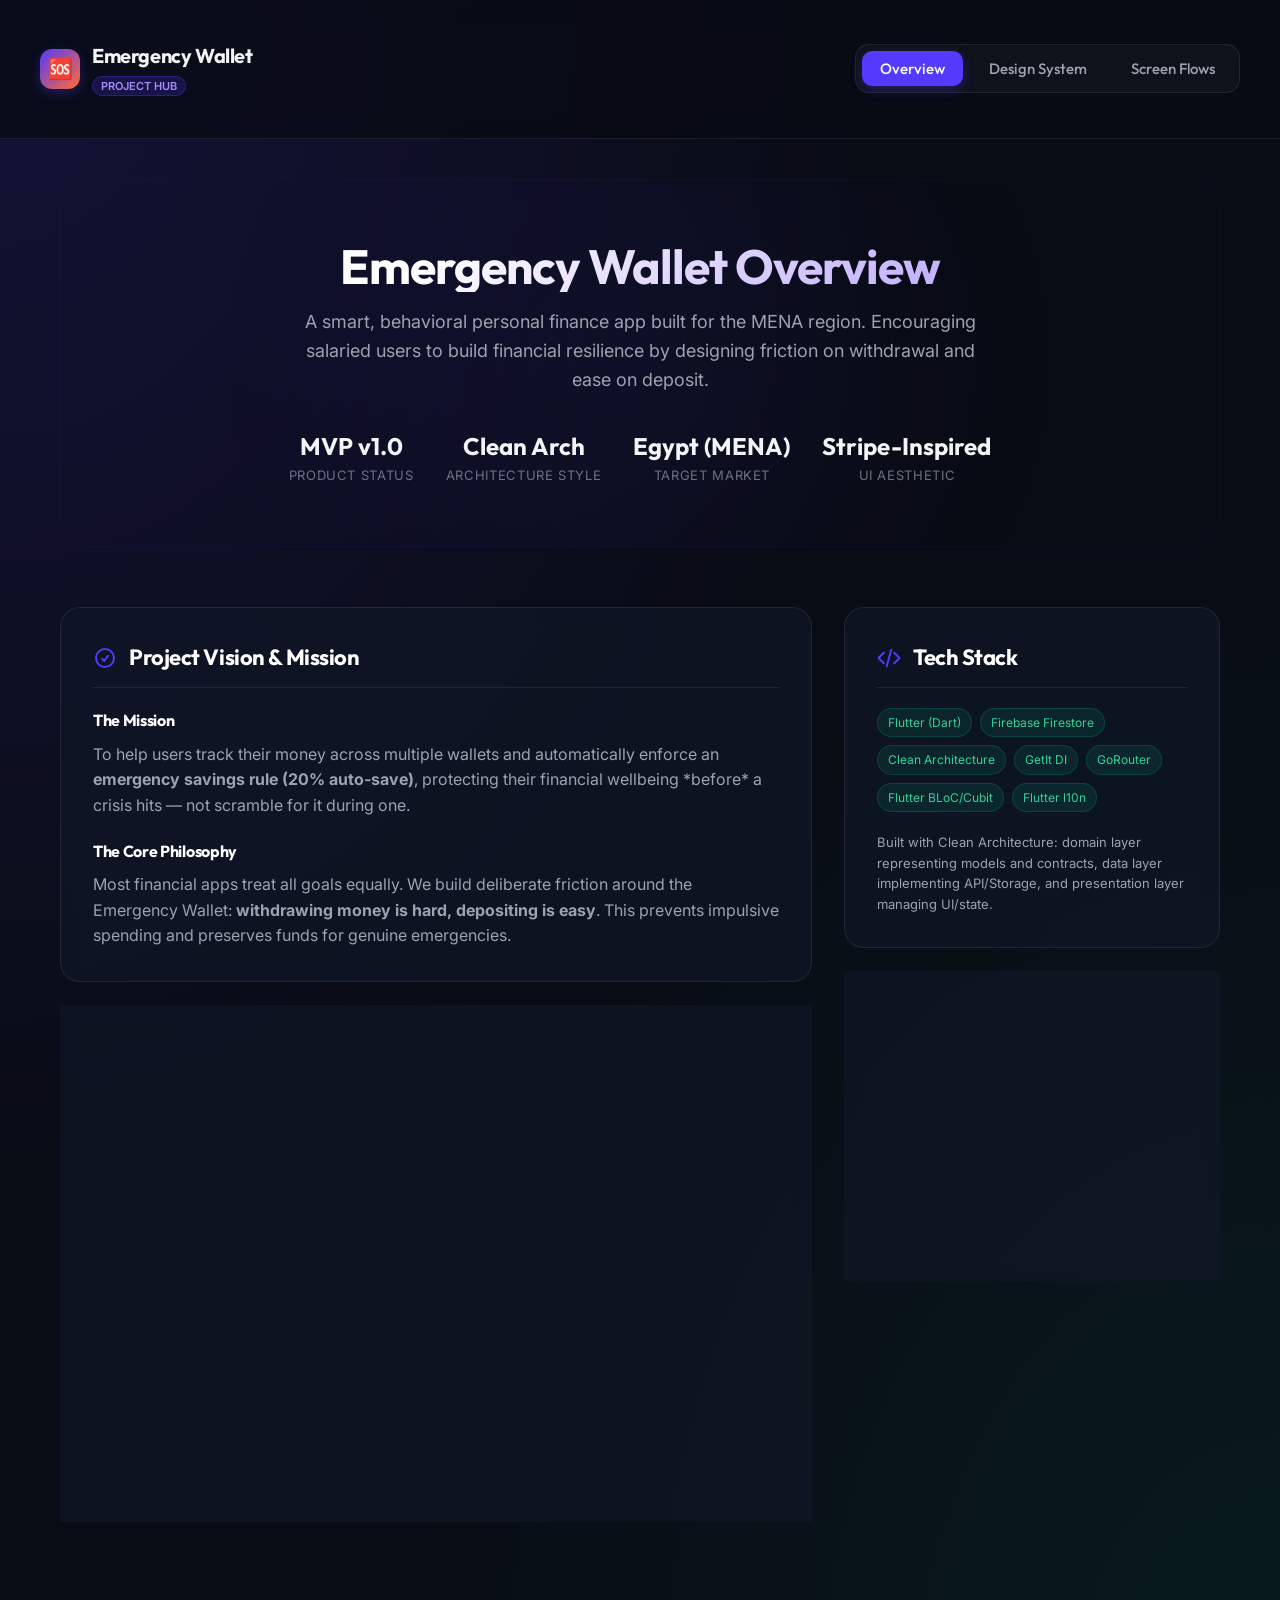
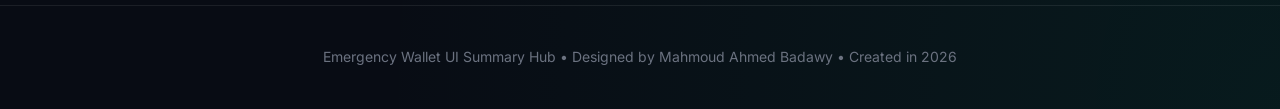
==== summarize/index.html @ 90524cef "feat: add dashboard interface with design system and interactive phone simulator" ====
<!DOCTYPE html>
<html lang="en">
<head>
  <meta charset="UTF-8">
  <meta name="viewport" content="width=device-width, initial-scale=1.0">
  <title>Emergency Wallet - Project Hub & UI Design Summary</title>
  <link rel="stylesheet" href="style.css">
</head>
<body>

  <header>
    <div class="header-container">
      <div class="logo-section">
        <div class="logo-icon">🆘</div>
        <div>
          <h2 class="logo-text">Emergency Wallet</h2>
          <span class="logo-badge">Project Hub</span>
        </div>
      </div>
      <nav class="nav-tabs">
        <button class="tab-btn active" onclick="switchTab('overview')">Overview</button>
        <button class="tab-btn" onclick="switchTab('design-system')">Design System</button>
        <button class="tab-btn" onclick="switchTab('screen-flows')">Screen Flows</button>
      </nav>
    </div>
  </header>

  <main>
    <!-- HERO SECTION -->
    <section class="hero">
      <h1>Emergency Wallet Overview</h1>
      <p>A smart, behavioral personal finance app built for the MENA region. Encouraging salaried users to build financial resilience by designing friction on withdrawal and ease on deposit.</p>
      
      <div class="hero-stats">
        <div class="stat-item">
          <span class="stat-val">MVP v1.0</span>
          <span class="stat-label">Product Status</span>
        </div>
        <div class="stat-item">
          <span class="stat-val">Clean Arch</span>
          <span class="stat-label">Architecture Style</span>
        </div>
        <div class="stat-item">
          <span class="stat-val">Egypt (MENA)</span>
          <span class="stat-label">Target Market</span>
        </div>
        <div class="stat-item">
          <span class="stat-val">Stripe-Inspired</span>
          <span class="stat-label">UI Aesthetic</span>
        </div>
      </div>
    </section>

    <!-- TAB 1: OVERVIEW -->
    <div id="overview" class="tab-content active">
      <div class="section-grid">
        <div>
          <!-- Vision & Mission Card -->
          <div class="card">
            <h3 class="card-title">
              <svg fill="none" stroke="currentColor" stroke-width="2" viewBox="0 0 24 24" xmlns="http://www.w3.org/2000/svg"><path stroke-linecap="round" stroke-linejoin="round" d="M9 12.75L11.25 15 15 9.75M21 12a9 9 0 11-18 0 9 9 0 0118 0z"></path></svg>
              Project Vision & Mission
            </h3>
            <div style="margin-bottom: 20px;">
              <h4 style="color: #fff; margin-bottom: 8px;">The Mission</h4>
              <p style="color: var(--text-secondary);">
                To help users track their money across multiple wallets and automatically enforce an <strong>emergency savings rule (20% auto-save)</strong>, protecting their financial wellbeing *before* a crisis hits — not scramble for it during one.
              </p>
            </div>
            <div>
              <h4 style="color: #fff; margin-bottom: 8px;">The Core Philosophy</h4>
              <p style="color: var(--text-secondary);">
                Most financial apps treat all goals equally. We build deliberate friction around the Emergency Wallet: <strong>withdrawing money is hard, depositing is easy</strong>. This prevents impulsive spending and preserves funds for genuine emergencies.
              </p>
            </div>
          </div>

          <!-- Problem & Solution Card -->
          <div class="card">
            <h3 class="card-title">
              <svg fill="none" stroke="currentColor" stroke-width="2" viewBox="0 0 24 24" xmlns="http://www.w3.org/2000/svg"><path stroke-linecap="round" stroke-linejoin="round" d="M12 9v2m0 4h.01m-6.938 4h13.856c1.54 0 2.502-1.667 1.732-3L13.732 4c-.77-1.333-2.694-1.333-3.464 0L3.34 16c-.77 1.333.192 3 1.732 3z"></path></svg>
              The Friction-Aware Framework
            </h3>
            <div class="feature-list">
              <div class="feature-item">
                <div class="feature-icon">🔒</div>
                <div class="feature-info">
                  <h4>Emergency Lock Logic</h4>
                  <p>A deliberate friction layer between clicking "Withdraw" and receiving cash. Users must confirm it's a true emergency before accessing funds.</p>
                </div>
              </div>
              <div class="feature-item">
                <div class="feature-icon">📅</div>
                <div class="feature-info">
                  <h4>Monthly Bucketed Transactions</h4>
                  <p>Transactions are grouped month-by-month for efficient querying, clean history, and intuitive aggregations instead of one endless list.</p>
                </div>
              </div>
              <div class="feature-item">
                <div class="feature-icon">💸</div>
                <div class="feature-info">
                  <h4>Multi-Wallet Tracking</h4>
                  <p>Unified view of Cash, Visa, and Smart Wallets (Vodafone Cash, Fawry) representing total liquid wealth.</p>
                </div>
              </div>
            </div>
          </div>
        </div>

        <!-- Sidebar Info -->
        <div>
          <!-- Tech Stack -->
          <div class="card">
            <h3 class="card-title">
              <svg fill="none" stroke="currentColor" stroke-width="2" viewBox="0 0 24 24" xmlns="http://www.w3.org/2000/svg"><path stroke-linecap="round" stroke-linejoin="round" d="M17.25 6.75L22.5 12l-5.25 5.25m-10.5 0L1.5 12l5.25-5.25m7.5-3l-4.5 16.5"></path></svg>
              Tech Stack
            </h3>
            <div class="pill-list">
              <span class="pill pill-success">Flutter (Dart)</span>
              <span class="pill pill-success">Firebase Firestore</span>
              <span class="pill pill-success">Clean Architecture</span>
              <span class="pill pill-success">GetIt DI</span>
              <span class="pill pill-success">GoRouter</span>
              <span class="pill pill-success">Flutter BLoC/Cubit</span>
              <span class="pill pill-success">Flutter l10n</span>
            </div>
            <div style="margin-top: 20px; font-size: 13px; color: var(--text-secondary);">
              Built with Clean Architecture: domain layer representing models and contracts, data layer implementing API/Storage, and presentation layer managing UI/state.
            </div>
          </div>

          <!-- Roadmap -->
          <div class="card">
            <h3 class="card-title">
              <svg fill="none" stroke="currentColor" stroke-width="2" viewBox="0 0 24 24" xmlns="http://www.w3.org/2000/svg"><path stroke-linecap="round" stroke-linejoin="round" d="M9 5H7a2 2 0 00-2 2v12a2 2 0 002 2h10a2 2 0 002-2V7a2 2 0 00-2-2h-2M9 5a2 2 0 002 2h2a2 2 0 002-2M9 5a2 2 0 012-2h2a2 2 0 012 2m-6 9l2 2 4-4"></path></svg>
              Roadmap Progress
            </h3>
            <div style="font-size: 14px; display: flex; flex-direction: column; gap: 8px;">
              <div style="display: flex; align-items: center; gap: 8px; color: var(--brand-green);">
                <span>✓</span> UI/UX Flow & Design System Complete
              </div>
              <div style="display: flex; align-items: center; gap: 8px; color: var(--brand-green);">
                <span>✓</span> Firestore Security Rules Drafted
              </div>
              <div style="display: flex; align-items: center; gap: 8px; color: var(--brand-green);">
                <span>✓</span> Firestore Indexes Configured
              </div>
              <div style="display: flex; align-items: center; gap: 8px; color: var(--brand-orange);">
                <span>⏳</span> Firestore Data Schema Wiring (In Progress)
              </div>
              <div style="display: flex; align-items: center; gap: 8px; color: var(--text-muted);">
                <span>○</span> Emergency Lock/Unlock integration
              </div>
              <div style="display: flex; align-items: center; gap: 8px; color: var(--text-muted);">
                <span>○</span> Month aggregation logic
              </div>
            </div>
          </div>
        </div>
      </div>
    </div>

    <!-- TAB 2: DESIGN SYSTEM -->
    <div id="design-system" class="tab-content">
      <div class="section-grid">
        <div>
          <!-- Visual Language and Principles -->
          <div class="card">
            <h3 class="card-title">
              <svg fill="none" stroke="currentColor" stroke-width="2" viewBox="0 0 24 24" xmlns="http://www.w3.org/2000/svg"><path stroke-linecap="round" stroke-linejoin="round" d="M9.53 16.122a3 3 0 00-2.22 1.124l-3.155 3.155a1.5 1.5 0 11-2.122-2.122l3.156-3.156a3 3 0 001.124-2.22V11.75a2.25 2.25 0 012.25-2.25h1.5a2.25 2.25 0 012.25 2.25v.75m-6 3.75h6M12 9v2.25m4-3h.008v.008H16V7.5zm.375 0a.375.375 0 11-.75 0 .375.375 0 01.75 0zM12 3v2.25m4-3h.008v.008H16V3z"></path></svg>
              Design Principles
            </h3>
            <p style="color: var(--text-secondary); margin-bottom: 24px;">
              The UI design takes a premium Stripe-inspired aesthetic, using modern typography, sleek gradients, and subtle shadows. The layout balances structural order with clean microcopy.
            </p>
            <div class="feature-list">
              <div class="feature-item">
                <div class="feature-icon">✨</div>
                <div class="feature-info">
                  <h4>Core Design Mantra</h4>
                  <p>"The user should know their financial position within 3 seconds of opening the app."</p>
                </div>
              </div>
              <div class="feature-item">
                <div class="feature-icon">🌍</div>
                <div class="feature-info">
                  <h4>Bi-Directional UX Parity</h4>
                  <p>English (LTR) and Arabic (RTL) are built as first-class citizens. Mirroring animations, layout alignments, and gesture zones natively.</p>
                </div>
              </div>
              <div class="feature-item">
                <div class="feature-icon">🏡</div>
                <div class="feature-info">
                  <h4>MENA Cultural Design Rules</h4>
                  <p>Egypt MVP focuses on the "Cash Wallet" as the highest priority card, reflecting cash-first habits. Positive events use green (#00C48C) as a symbol of growth/blessing, while orange represents caution.</p>
                </div>
              </div>
            </div>
          </div>

          <!-- Color Tokens -->
          <div class="card">
            <h3 class="card-title">
              <svg fill="none" stroke="currentColor" stroke-width="2" viewBox="0 0 24 24" xmlns="http://www.w3.org/2000/svg"><path stroke-linecap="round" stroke-linejoin="round" d="M4.098 19.902a3.75 3.75 0 005.304 0l6.401-6.402M4.098 19.902a3.75 3.75 0 015.304 0l6.401-6.402M4.098 19.902l9.493-9.493m-9.493 9.493a3.75 3.75 0 010-5.304L13.59 5.1m0 0l2.062-2.062a2.25 2.25 0 113.182 3.182L16.77 8.283m-3.18-3.18l3.18 3.18"></path></svg>
              Design System Tokens
            </h3>
            
            <div class="color-tokens">
              <!-- Swatch 1 -->
              <div class="color-swatch">
                <div class="swatch-fill" style="background-color: var(--brand-purple);"></div>
                <div class="swatch-details">
                  <div class="swatch-name">Brand Purple</div>
                  <div class="swatch-code">#533afd</div>
                  <div class="swatch-desc">Primary brand identifier, call-to-actions, and interactive states.</div>
                </div>
              </div>
              <!-- Swatch 2 -->
              <div class="color-swatch">
                <div class="swatch-fill" style="background-color: var(--brand-green);"></div>
                <div class="swatch-details">
                  <div class="swatch-name">Success Green</div>
                  <div class="swatch-code">#00C48C</div>
                  <div class="swatch-desc">Associated with financial growth, cash flow, and successful deposits.</div>
                </div>
              </div>
              <!-- Swatch 3 -->
              <div class="color-swatch">
                <div class="swatch-fill" style="background-color: var(--brand-orange);"></div>
                <div class="swatch-details">
                  <div class="swatch-name">Emergency Amber</div>
                  <div class="swatch-code">#FF6B35</div>
                  <div class="swatch-desc">Signals the Emergency Wallet status, lock notifications, and cashout events.</div>
                </div>
              </div>
              <!-- Swatch 4 -->
              <div class="color-swatch">
                <div class="swatch-fill" style="background-color: var(--deep-navy);"></div>
                <div class="swatch-details">
                  <div class="swatch-name">Deep Navy</div>
                  <div class="swatch-code">#061b31</div>
                  <div class="swatch-desc">Main headings and text elements for strong readability and trust.</div>
                </div>
              </div>
            </div>
          </div>
        </div>

        <!-- Sidebar Tokens -->
        <div>
          <!-- Typography -->
          <div class="card">
            <h3 class="card-title">
              <svg fill="none" stroke="currentColor" stroke-width="2" viewBox="0 0 24 24" xmlns="http://www.w3.org/2000/svg"><path stroke-linecap="round" stroke-linejoin="round" d="M16.862 4.487l1.687-1.688a1.875 1.875 0 112.652 2.652L6.832 19.82a4.5 4.5 0 01-1.897 1.13l-2.685.8.8-2.685a4.5 4.5 0 011.13-1.897L16.863 4.487zm0 0L19.5 7.125"></path></svg>
              Typography
            </h3>
            <div style="display: flex; flex-direction: column; gap: 16px;">
              <div>
                <h4 style="font-family: 'Outfit', sans-serif; font-size: 20px; font-weight: 700; color: #fff;">Outfit / Cairo</h4>
                <p style="font-size: 13px; color: var(--text-secondary); margin-top: 4px;">Used for all headlines, balances, numbers, and key labels. Offers modern fintech aesthetics and high-impact Arabic tracking.</p>
              </div>
              <div style="border-top: 1px solid var(--bg-dark-border); padding-top: 12px;">
                <h4 style="font-family: 'Inter', sans-serif; font-weight: 500; color: #fff;">Inter</h4>
                <p style="font-size: 13px; color: var(--text-secondary); margin-top: 4px;">Used for body copy, microcopy, form fields, and hints. High legibility and crisp layout scaling.</p>
              </div>
            </div>
          </div>

          <!-- Elevation & Shadows -->
          <div class="card">
            <h3 class="card-title">
              <svg fill="none" stroke="currentColor" stroke-width="2" viewBox="0 0 24 24" xmlns="http://www.w3.org/2000/svg"><path stroke-linecap="round" stroke-linejoin="round" d="M21 7.5l-9-5.25L3 7.5m18 0l-9 5.25m9-5.25v9l-9 5.25M3 7.5l9 5.25M3 7.5v9l5.25 3.062M12 12.75v9"></path></svg>
              Stripe-Style Shadows
            </h3>
            <div class="shadow-list">
              <div class="shadow-item">
                <span class="shadow-name">SM Shadow</span>
                <span class="shadow-code">0 2px 5px rgba(6, 27, 49, 0.05)</span>
              </div>
              <div class="shadow-item">
                <span class="shadow-name">MD Shadow</span>
                <span class="shadow-code">0 13px 27px -5px rgba(6, 27, 49, 0.05)</span>
              </div>
              <div class="shadow-item">
                <span class="shadow-name">LG Shadow</span>
                <span class="shadow-code">0 30px 60px -12px rgba(6, 27, 49, 0.08)</span>
              </div>
              <div class="shadow-item">
                <span class="shadow-name">Primary Glow</span>
                <span class="shadow-code">0 10px 25px -5px rgba(83, 58, 253, 0.4)</span>
              </div>
            </div>
          </div>
        </div>
      </div>
    </div>

    <!-- TAB 3: SCREEN FLOWS -->
    <div id="screen-flows" class="tab-content">
      <div class="flow-container">
        <!-- Interactive Screen Menu -->
        <div class="flow-steps">
          <div class="flow-step-card active" onclick="loadScreen('splash', this)">
            <div class="flow-step-left">
              <div class="flow-step-num">1</div>
              <div>
                <div class="flow-step-title">Splash Screen</div>
                <div class="flow-step-desc">Clean launch state displaying the brand identity.</div>
              </div>
            </div>
            <span>➔</span>
          </div>

          <div class="flow-step-card" onclick="loadScreen('onboarding', this)">
            <div class="flow-step-left">
              <div class="flow-step-num">2</div>
              <div>
                <div class="flow-step-title">Onboarding Flow</div>
                <div class="flow-step-desc">Introduces auto-save rules and captures salary statuses.</div>
              </div>
            </div>
            <span>➔</span>
          </div>

          <div class="flow-step-card" onclick="loadScreen('auth', this)">
            <div class="flow-step-left">
              <div class="flow-step-num">3</div>
              <div>
                <div class="flow-step-title">Authentication</div>
                <div class="flow-step-desc">Allows users to create accounts or log in.</div>
              </div>
            </div>
            <span>➔</span>
          </div>

          <div class="flow-step-card" onclick="loadScreen('dashboard', this)">
            <div class="flow-step-left">
              <div class="flow-step-num">4</div>
              <div>
                <div class="flow-step-title">Dashboard Overview</div>
                <div class="flow-step-desc">Unified multi-wallet status and emergency locked total.</div>
              </div>
            </div>
            <span>➔</span>
          </div>

          <div class="flow-step-card" onclick="loadScreen('history', this)">
            <div class="flow-step-left">
              <div class="flow-step-num">5</div>
              <div>
                <div class="flow-step-title">History & Calendar</div>
                <div class="flow-step-desc">Displays transactions organized by monthly buckets.</div>
              </div>
            </div>
            <span>➔</span>
          </div>

          <div class="flow-step-card" onclick="loadScreen('insights', this)">
            <div class="flow-step-left">
              <div class="flow-step-num">6</div>
              <div>
                <div class="flow-step-title">Insights & Analytics</div>
                <div class="flow-step-desc">Visualizes savings achievement and expenditure analysis.</div>
              </div>
            </div>
            <span>➔</span>
          </div>
        </div>

        <!-- Phone Simulator Column -->
        <div class="phone-sim-wrapper">
          <div class="phone-sim">
            <div class="phone-sim-notch"></div>
            
            <div class="phone-sim-screen" id="sim-screen-viewport">
              <!-- Default Content (Splash) -->
              <div style="flex: 1; display: flex; flex-direction: column; justify-content: center; align-items: center; height: 100%; background: linear-gradient(135deg, #533afd 0%, #061b31 100%); color: white; padding: 20px; text-align: center;">
                <div style="font-size: 54px; margin-bottom: 12px; filter: drop-shadow(0 10px 15px rgba(0,0,0,0.3));">🆘</div>
                <h3 style="color: white; font-size: 26px; font-weight: 800; margin-bottom: 6px; font-family: 'Outfit', sans-serif;">Emergency Cash</h3>
                <p style="color: rgba(255, 255, 255, 0.7); font-size: 13px; font-weight: 300;">Automatic resilience, before crisis strikes.</p>
                <div style="margin-top: 60px; width: 40px; height: 40px; border: 3px solid rgba(255,255,255,0.1); border-top-color: white; border-radius: 50%; animation: spin 1s linear infinite;"></div>
              </div>
            </div>
            
          </div>
        </div>
      </div>
    </div>
  </main>

  <footer>
    <p>Emergency Wallet UI Summary Hub • Designed by Mahmoud Ahmed Badawy • Created in 2026</p>
  </footer>

  <style>
    @keyframes spin {
      to { transform: rotate(360deg); }
    }
  </style>

  <script>
    function switchTab(tabId) {
      // Toggle button states
      const buttons = document.querySelectorAll('.tab-btn');
      buttons.forEach(btn => {
        btn.classList.remove('active');
        if (btn.getAttribute('onclick').includes(tabId)) {
          btn.classList.add('active');
        }
      });

      // Toggle tab contents
      const contents = document.querySelectorAll('.tab-content');
      contents.forEach(content => {
        content.classList.remove('active');
      });
      document.getElementById(tabId).classList.add('active');
    }

    // Live Phone Simulator Data
    const screensData = {
      splash: `
        <div style="flex: 1; display: flex; flex-direction: column; justify-content: center; align-items: center; height: 100%; background: linear-gradient(135deg, #533afd 0%, #061b31 100%); color: white; padding: 20px; text-align: center;">
          <div style="font-size: 54px; margin-bottom: 12px; filter: drop-shadow(0 10px 15px rgba(0,0,0,0.3));">🆘</div>
          <h3 style="color: white; font-size: 26px; font-weight: 800; margin-bottom: 6px; font-family: 'Outfit', sans-serif;">Emergency Cash</h3>
          <p style="color: rgba(255, 255, 255, 0.7); font-size: 13px; font-weight: 300;">Automatic resilience, before crisis strikes.</p>
          <div style="margin-top: 60px; width: 30px; height: 30px; border: 3px solid rgba(255,255,255,0.1); border-top-color: white; border-radius: 50%; animation: spin 1s linear infinite;"></div>
        </div>
      `,
      onboarding: `
        <div style="display: flex; justify-content: space-between; align-items: center; margin-bottom: 16px;">
          <span style="font-weight: 600; color: #061b31;">Step 2 of 4</span>
          <span style="color: #533afd; font-weight: 600;">Skip</span>
        </div>
        <div style="display: flex; gap: 4px; margin-bottom: 24px;">
          <div style="height: 4px; flex: 1; background: #533afd; border-radius: 2px;"></div>
          <div style="height: 4px; flex: 1; background: #533afd; border-radius: 2px;"></div>
          <div style="height: 4px; flex: 1; background: #e2e8f0; border-radius: 2px;"></div>
          <div style="height: 4px; flex: 1; background: #e2e8f0; border-radius: 2px;"></div>
        </div>
        <div style="text-align: center; margin-bottom: 24px;">
          <div style="font-size: 40px; margin-bottom: 12px;">🛡️</div>
          <h3 style="margin-bottom: 8px;">Emergency Auto-Save</h3>
          <p style="font-size: 12px; color: #718096;">Do you have a stable monthly salary? Salaried users save 20% automatically each month.</p>
        </div>
        <div style="display: flex; flex-direction: column; gap: 10px;">
          <div style="border: 2px solid #533afd; background: #ecebfe; padding: 12px; border-radius: 12px; display: flex; justify-content: space-between; align-items: center;">
            <div>
              <div style="font-weight: 600; color: #061b31;">Yes, I am salaried</div>
              <div style="font-size: 11px; color: #718096;">Unlocks automatic emergency savings</div>
            </div>
            <div style="width: 18px; height: 18px; border-radius: 50%; background: #533afd; display: flex; justify-content: center; align-items: center;"><div style="width: 8px; height: 8px; background: white; border-radius: 50%;"></div></div>
          </div>
          <div style="border: 1px solid #e2e8f0; background: white; padding: 12px; border-radius: 12px; display: flex; justify-content: space-between; align-items: center;">
            <div>
              <div style="font-weight: 600; color: #061b31;">No, I work irregular hours</div>
              <div style="font-size: 11px; color: #718096;">Manual deposit tools only</div>
            </div>
            <div style="width: 18px; height: 18px; border-radius: 50%; border: 1.5px solid #cbd5e0; background: white;"></div>
          </div>
        </div>
        <button class="sim-button" style="margin-top: 30px;">Continue</button>
      `,
      auth: `
        <div style="margin-bottom: 24px; margin-top: 10px;">
          <h3 style="margin-bottom: 4px;">Create Account</h3>
          <p style="font-size: 12px; color: #718096;">Protect and track your money today.</p>
        </div>
        <div style="display: flex; flex-direction: column; gap: 12px;">
          <div>
            <label style="display:block; font-size: 10px; font-weight: 600; color: #061b31; margin-bottom: 4px;">Full Name</label>
            <input type="text" value="Mahmoud Ahmed" disabled style="width: 100%; padding: 8px; border-radius: 8px; border: 1.5px solid #e2e8f0; background: white; font-size: 11px;" />
          </div>
          <div>
            <label style="display:block; font-size: 10px; font-weight: 600; color: #061b31; margin-bottom: 4px;">Phone Number</label>
            <input type="text" value="010 1234 5678" disabled style="width: 100%; padding: 8px; border-radius: 8px; border: 1.5px solid #e2e8f0; background: white; font-size: 11px;" />
          </div>
          <div>
            <label style="display:block; font-size: 10px; font-weight: 600; color: #061b31; margin-bottom: 4px;">Password</label>
            <input type="password" value="••••••••" disabled style="width: 100%; padding: 8px; border-radius: 8px; border: 1.5px solid #e2e8f0; background: white; font-size: 11px;" />
          </div>
        </div>
        <button class="sim-button" style="margin-top: 24px;">Create Account</button>
        <div style="text-align: center; font-size: 11px; margin-top: 16px; color: #718096;">
          Already have an account? <span style="color: #533afd; font-weight: 600;">Log In</span>
        </div>
      `,
      dashboard: `
        <div style="display: flex; justify-content: space-between; align-items: center; margin-bottom: 16px;">
          <div>
            <div style="font-size: 11px; color: #a0aec0;">Welcome back,</div>
            <div style="font-size: 16px; font-weight: 700; color: #061b31;">Mahmoud 👋</div>
          </div>
          <div style="background: white; border: 1.5px solid #e2e8f0; border-radius: 8px; padding: 6px; cursor: pointer; color: #718096;">
            👁️
          </div>
        </div>
        
        <div style="background: white; border-radius: 16px; padding: 16px; border: 1.5px solid #e2e8f0; margin-bottom: 16px; text-align: center;">
          <div style="font-size: 11px; color: #a0aec0; text-transform: uppercase;">Total Available Cash</div>
          <div style="font-size: 28px; font-weight: 800; color: #061b31; margin-top: 4px; font-family: 'Outfit';">18,400 <span style="font-size: 14px; color: #718096;">EGP</span></div>
        </div>

        <div style="font-size: 12px; font-weight: 700; color: #061b31; margin-bottom: 10px;">MY WALLETS</div>
        <div style="display: grid; grid-template-columns: 1fr 1fr; gap: 10px;">
          <div style="background: white; border: 1.5px solid #e2e8f0; padding: 10px; border-radius: 12px;">
            <div style="font-size: 9px; color: #a0aec0; font-weight: 600;">💵 CASH</div>
            <div style="font-size: 13px; font-weight: 700; color: #061b31; margin-top: 4px;">4,000 EGP</div>
          </div>
          <div style="background: white; border: 1.5px solid #e2e8f0; padding: 10px; border-radius: 12px;">
            <div style="font-size: 9px; color: #a0aec0; font-weight: 600;">💳 VISA CARD</div>
            <div style="font-size: 13px; font-weight: 700; color: #061b31; margin-top: 4px;">10,000 EGP</div>
          </div>
          <div style="background: white; border: 1.5px solid #e2e8f0; padding: 10px; border-radius: 12px;">
            <div style="font-size: 9px; color: #a0aec0; font-weight: 600;">📱 SMART WALLET</div>
            <div style="font-size: 13px; font-weight: 700; color: #061b31; margin-top: 4px;">2,400 EGP</div>
          </div>
          <div style="background: #FFF0EB; border: 1.5px solid #FF6B35; padding: 10px; border-radius: 12px; position: relative;">
            <div style="font-size: 9px; color: #FF6B35; font-weight: 600;">🚨 EMERGENCY (20%)</div>
            <div style="font-size: 13px; font-weight: 700; color: #cc4a1a; margin-top: 4px;">2,000 EGP</div>
            <span style="position: absolute; right: 8px; bottom: 8px; font-size: 11px;">🔒</span>
          </div>
        </div>
      `,
      history: `
        <div style="display: flex; justify-content: space-between; align-items: center; margin-bottom: 16px;">
          <h3 style="margin: 0; font-size: 16px;">Activity</h3>
          <div style="font-size: 11px; background: white; padding: 4px 10px; border-radius: 20px; border: 1.5px solid #e2e8f0; font-weight: 600;">July 2026 ▾</div>
        </div>
        <div style="display: flex; gap: 6px; margin-bottom: 16px;">
          <span style="font-size: 10px; background: #533afd; color: white; padding: 2px 8px; border-radius: 10px;">All</span>
          <span style="font-size: 10px; background: white; border: 1px solid #e2e8f0; color: #718096; padding: 2px 8px; border-radius: 10px;">Income</span>
          <span style="font-size: 10px; background: white; border: 1px solid #e2e8f0; color: #718096; padding: 2px 8px; border-radius: 10px;">Spending</span>
        </div>
        
        <div style="display: flex; flex-direction: column; gap: 8px;">
          <div style="background: white; border: 1.5px solid #e2e8f0; padding: 10px; border-radius: 10px; display: flex; justify-content: space-between; align-items: center;">
            <div>
              <div style="font-weight: 600; color: #061b31;">Salary Payment</div>
              <div style="font-size: 10px; color: #a0aec0;">July 01, 10:00 AM</div>
            </div>
            <div style="text-align: right;">
              <div style="font-weight: 700; color: #00C48C;">+20,000 EGP</div>
              <div style="font-size: 9px; color: #FF6B35;">Saved 20% (4k)</div>
            </div>
          </div>
          
          <div style="background: white; border: 1.5px solid #e2e8f0; padding: 10px; border-radius: 10px; display: flex; justify-content: space-between; align-items: center;">
            <div>
              <div style="font-weight: 600; color: #061b31;">Metro Supermarket</div>
              <div style="font-size: 10px; color: #a0aec0;">July 05, 08:30 PM</div>
            </div>
            <div style="font-weight: 700; color: #e53e3e;">-1,200 EGP</div>
          </div>

          <div style="background: white; border: 1.5px solid #e2e8f0; padding: 10px; border-radius: 10px; display: flex; justify-content: space-between; align-items: center;">
            <div>
              <div style="font-weight: 600; color: #061b31;">El-Ezaby Pharmacy</div>
              <div style="font-size: 10px; color: #a0aec0;">July 12, 02:15 PM</div>
            </div>
            <div style="text-align: right;">
              <div style="font-weight: 700; color: #e53e3e;">-800 EGP</div>
              <span style="font-size: 9px; background: #FFF0EB; color: #FF6B35; padding: 1px 4px; border-radius: 4px;">Emergency</span>
            </div>
          </div>
        </div>
      `,
      insights: `
        <div style="display: flex; justify-content: space-between; align-items: center; margin-bottom: 16px;">
          <h3 style="margin: 0; font-size: 16px;">Insights</h3>
          <div style="font-size: 11px; background: white; padding: 4px 10px; border-radius: 20px; border: 1.5px solid #e2e8f0; font-weight: 600;">July 2026 ▾</div>
        </div>
        
        <div style="display: grid; grid-template-columns: 1fr 1fr; gap: 8px; margin-bottom: 16px;">
          <div style="background: #E0FAF3; padding: 10px; border-radius: 10px; text-align: center;">
            <div style="font-size: 9px; color: #00916A;">Total Saved</div>
            <div style="font-size: 14px; font-weight: 700; color: #00916A;">4,000 EGP</div>
          </div>
          <div style="background: #FFF0EB; padding: 10px; border-radius: 10px; text-align: center;">
            <div style="font-size: 9px; color: #cc4a1a;">Crisis Expenses</div>
            <div style="font-size: 14px; font-weight: 700; color: #cc4a1a;">800 EGP</div>
          </div>
        </div>

        <div style="background: white; border: 1.5px solid #e2e8f0; padding: 12px; border-radius: 12px;">
          <div style="font-size: 11px; font-weight: 600; color: #061b31; margin-bottom: 10px;">SAVINGS ACHIEVEMENT</div>
          
          <div style="margin-bottom: 8px;">
            <div style="display: flex; justify-content: space-between; font-size: 10px; color: #718096; margin-bottom: 4px;">
              <span>Emergency Target</span>
              <span>100% Achieved 🎉</span>
            </div>
            <div style="height: 6px; background: #e2e8f0; border-radius: 3px; overflow: hidden;">
              <div style="height: 100%; width: 100%; background: #00C48C;"></div>
            </div>
          </div>
          
          <div>
            <div style="display: flex; justify-content: space-between; font-size: 10px; color: #718096; margin-bottom: 4px;">
              <span>Discretionary Limit</span>
              <span>60% Remaining</span>
            </div>
            <div style="height: 6px; background: #e2e8f0; border-radius: 3px; overflow: hidden;">
              <div style="height: 100%; width: 40%; background: #533afd;"></div>
            </div>
          </div>
        </div>
      `
    };

    function loadScreen(screenId, cardElement) {
      // Toggle card active state
      const cards = document.querySelectorAll('.flow-step-card');
      cards.forEach(card => card.classList.remove('active'));
      cardElement.classList.add('active');

      // Load screen content with fade animation
      const viewport = document.getElementById('sim-screen-viewport');
      viewport.style.opacity = 0;
      setTimeout(() => {
        viewport.innerHTML = screensData[screenId];
        viewport.style.opacity = 1;
      }, 150);
    }
  </script>
</body>
</html>
---- summarize/style.css ----
@import url('https://fonts.googleapis.com/css2?family=Cairo:wght@400;500;600;700;900&family=Inter:wght@300;400;500;600;700&family=Outfit:wght@300;400;500;600;700;800&display=swap');

:root {
  /* Brand colors matching the design system */
  --brand-purple: #533afd;
  --brand-purple-light: #ecebfe;
  --brand-purple-glow: rgba(83, 58, 253, 0.4);
  
  --brand-green: #00C48C;
  --brand-green-light: #E0FAF3;
  --brand-orange: #FF6B35;
  --brand-orange-light: #FFF0EB;
  
  --deep-navy: #061b31;
  
  /* Web page theme - sleek dark mode */
  --bg-dark: #080c14;
  --bg-dark-card: rgba(17, 24, 39, 0.7);
  --bg-dark-border: rgba(255, 255, 255, 0.08);
  --text-primary: #f3f4f6;
  --text-secondary: #9ca3af;
  --text-muted: #6b7280;
  
  --shadow-glow: 0 0 20px rgba(83, 58, 253, 0.25);
  --shadow-lg: 0 25px 50px -12px rgba(0, 0, 0, 0.5);
  
  --radius-sm: 8px;
  --radius-md: 14px;
  --radius-lg: 20px;
  --radius-xl: 30px;
  
  --transition-smooth: 0.3s cubic-bezier(0.4, 0, 0.2, 1);
}

* {
  box-sizing: border-box;
  margin: 0;
  padding: 0;
}

body {
  background-color: var(--bg-dark);
  background-image: 
    radial-gradient(at 0% 0%, rgba(83, 58, 253, 0.15) 0px, transparent 50%),
    radial-gradient(at 100% 100%, rgba(0, 196, 140, 0.08) 0px, transparent 50%);
  color: var(--text-primary);
  font-family: 'Inter', 'Cairo', sans-serif;
  min-height: 100vh;
  line-height: 1.6;
  overflow-x: hidden;
}

h1, h2, h3, h4, h5, h6 {
  font-family: 'Outfit', sans-serif;
  font-weight: 700;
  letter-spacing: -0.02em;
}

header {
  padding: 40px 20px;
  border-bottom: 1px solid var(--bg-dark-border);
  background: rgba(8, 12, 20, 0.8);
  backdrop-filter: blur(12px);
  position: sticky;
  top: 0;
  z-index: 100;
}

.header-container {
  max-width: 1200px;
  margin: 0 auto;
  display: flex;
  justify-content: space-between;
  align-items: center;
}

.logo-section {
  display: flex;
  align-items: center;
  gap: 12px;
}

.logo-icon {
  background: linear-gradient(135deg, var(--brand-purple) 0%, var(--brand-orange) 100%);
  width: 40px;
  height: 40px;
  border-radius: 12px;
  display: flex;
  justify-content: center;
  align-items: center;
  font-weight: 800;
  font-size: 20px;
  color: #fff;
  box-shadow: 0 4px 12px rgba(83, 58, 253, 0.3);
}

.logo-text {
  font-size: 20px;
  color: var(--text-primary);
}

.logo-badge {
  font-size: 11px;
  background: rgba(83, 58, 253, 0.2);
  color: #a78bfa;
  padding: 2px 8px;
  border-radius: 999px;
  border: 1px solid rgba(83, 58, 253, 0.3);
  font-weight: 600;
  text-transform: uppercase;
}

/* Nav tabs */
.nav-tabs {
  display: flex;
  gap: 8px;
  background: rgba(255, 255, 255, 0.03);
  padding: 6px;
  border-radius: var(--radius-md);
  border: 1px solid var(--bg-dark-border);
}

.tab-btn {
  background: transparent;
  border: none;
  color: var(--text-secondary);
  font-family: 'Outfit', sans-serif;
  font-size: 15px;
  font-weight: 500;
  padding: 8px 18px;
  border-radius: 10px;
  cursor: pointer;
  transition: all var(--transition-smooth);
}

.tab-btn:hover {
  color: var(--text-primary);
  background: rgba(255, 255, 255, 0.05);
}

.tab-btn.active {
  background: var(--brand-purple);
  color: #fff;
  box-shadow: 0 4px 12px rgba(83, 58, 253, 0.3);
}

main {
  max-width: 1200px;
  margin: 40px auto;
  padding: 0 20px;
}

/* Hero Section */
.hero {
  text-align: center;
  margin-bottom: 60px;
  padding: 60px 20px;
  background: radial-gradient(circle, rgba(83, 58, 253, 0.05) 0%, transparent 70%);
  border-radius: var(--radius-xl);
  border: 1px solid rgba(83, 58, 253, 0.05);
  position: relative;
  overflow: hidden;
}

.hero h1 {
  font-size: 48px;
  line-height: 1.1;
  margin-bottom: 16px;
  background: linear-gradient(135deg, #fff 30%, #a78bfa 100%);
  -webkit-background-clip: text;
  -webkit-text-fill-color: transparent;
}

.hero p {
  font-size: 18px;
  color: var(--text-secondary);
  max-width: 700px;
  margin: 0 auto 24px auto;
}

.hero-stats {
  display: flex;
  justify-content: center;
  gap: 32px;
  margin-top: 32px;
  flex-wrap: wrap;
}

.stat-item {
  display: flex;
  flex-direction: column;
  align-items: center;
}

.stat-val {
  font-size: 24px;
  font-weight: 700;
  color: var(--text-primary);
  font-family: 'Outfit', sans-serif;
}

.stat-label {
  font-size: 13px;
  color: var(--text-muted);
  text-transform: uppercase;
  letter-spacing: 0.05em;
}

/* Section Common Styles */
.tab-content {
  display: none;
  animation: fadeIn 0.5s ease;
}

.tab-content.active {
  display: block;
}

@keyframes fadeIn {
  from { opacity: 0; transform: translateY(15px); }
  to { opacity: 1; transform: translateY(0); }
}

.section-grid {
  display: grid;
  grid-template-columns: 2fr 1fr;
  gap: 32px;
  margin-bottom: 40px;
}

@media (max-width: 900px) {
  .section-grid {
    grid-template-columns: 1fr;
  }
}

.card {
  background: var(--bg-dark-card);
  border: 1px solid var(--bg-dark-border);
  border-radius: var(--radius-lg);
  padding: 32px;
  backdrop-filter: blur(8px);
  margin-bottom: 24px;
  transition: transform var(--transition-smooth), border-color var(--transition-smooth);
}

.card:hover {
  border-color: rgba(83, 58, 253, 0.2);
}

.card-title {
  font-size: 22px;
  color: #fff;
  margin-bottom: 20px;
  display: flex;
  align-items: center;
  gap: 12px;
  border-bottom: 1px solid var(--bg-dark-border);
  padding-bottom: 12px;
}

.card-title svg {
  color: var(--brand-purple);
  width: 24px;
  height: 24px;
}

/* Features List */
.feature-list {
  display: grid;
  grid-template-columns: 1fr;
  gap: 16px;
}

.feature-item {
  display: flex;
  gap: 16px;
  background: rgba(255, 255, 255, 0.02);
  border: 1px solid rgba(255, 255, 255, 0.04);
  padding: 20px;
  border-radius: var(--radius-md);
  transition: all var(--transition-smooth);
}

.feature-item:hover {
  background: rgba(255, 255, 255, 0.04);
  transform: translateX(4px);
}

.feature-icon {
  background: rgba(83, 58, 253, 0.1);
  color: var(--brand-purple);
  width: 44px;
  height: 44px;
  border-radius: 10px;
  display: flex;
  justify-content: center;
  align-items: center;
  font-size: 20px;
  flex-shrink: 0;
}

.feature-info h4 {
  font-size: 16px;
  color: #fff;
  margin-bottom: 4px;
}

.feature-info p {
  font-size: 14px;
  color: var(--text-secondary);
}

/* Color Tokens Grid */
.color-tokens {
  display: grid;
  grid-template-columns: repeat(auto-fit, minmax(220px, 1fr));
  gap: 16px;
  margin-top: 16px;
}

.color-swatch {
  border: 1px solid var(--bg-dark-border);
  border-radius: var(--radius-md);
  overflow: hidden;
  background: rgba(255, 255, 255, 0.02);
}

.swatch-fill {
  height: 100px;
  position: relative;
}

.swatch-details {
  padding: 16px;
}

.swatch-name {
  font-size: 15px;
  font-weight: 600;
  color: #fff;
  margin-bottom: 2px;
}

.swatch-code {
  font-size: 13px;
  color: var(--text-secondary);
  font-family: monospace;
}

.swatch-desc {
  font-size: 12px;
  color: var(--text-muted);
  margin-top: 6px;
}

/* Shadows list */
.shadow-list {
  display: flex;
  flex-direction: column;
  gap: 12px;
}

.shadow-item {
  display: flex;
  justify-content: space-between;
  align-items: center;
  background: rgba(255, 255, 255, 0.02);
  padding: 14px 20px;
  border-radius: var(--radius-sm);
  border: 1px solid var(--bg-dark-border);
}

.shadow-name {
  font-size: 14px;
  font-weight: 600;
  color: #fff;
}

.shadow-code {
  font-family: monospace;
  font-size: 12px;
  color: var(--text-secondary);
}

/* Screen Flows list & Phone Previews */
.flow-container {
  display: grid;
  grid-template-columns: 1.2fr 1fr;
  gap: 32px;
}

@media (max-width: 900px) {
  .flow-container {
    grid-template-columns: 1fr;
  }
}

.flow-steps {
  display: flex;
  flex-direction: column;
  gap: 12px;
}

.flow-step-card {
  background: rgba(255, 255, 255, 0.02);
  border: 1px solid var(--bg-dark-border);
  border-radius: var(--radius-md);
  padding: 16px 20px;
  cursor: pointer;
  transition: all var(--transition-smooth);
  display: flex;
  align-items: center;
  justify-content: space-between;
}

.flow-step-card:hover {
  background: rgba(255, 255, 255, 0.04);
  border-color: rgba(83, 58, 253, 0.2);
}

.flow-step-card.active {
  background: rgba(83, 58, 253, 0.08);
  border-color: var(--brand-purple);
  box-shadow: var(--shadow-glow);
}

.flow-step-left {
  display: flex;
  align-items: center;
  gap: 16px;
}

.flow-step-num {
  width: 28px;
  height: 28px;
  border-radius: 50%;
  background: rgba(255, 255, 255, 0.08);
  display: flex;
  align-items: center;
  justify-content: center;
  font-size: 13px;
  font-weight: 700;
  color: var(--text-primary);
}

.flow-step-card.active .flow-step-num {
  background: var(--brand-purple);
}

.flow-step-title {
  font-size: 15px;
  font-weight: 600;
  color: #fff;
}

.flow-step-desc {
  font-size: 13px;
  color: var(--text-secondary);
}

/* Mini Phone Simulator */
.phone-sim-wrapper {
  display: flex;
  justify-content: center;
  align-items: flex-start;
  position: sticky;
  top: 140px;
}

.phone-sim {
  width: 320px;
  height: 640px;
  background: var(--deep-navy);
  border-radius: 40px;
  border: 8px solid #1f2937;
  box-shadow: 0 25px 50px -12px rgba(0,0,0,0.8), 0 0 40px rgba(83, 58, 253, 0.1);
  overflow: hidden;
  display: flex;
  flex-direction: column;
  position: relative;
  transition: transform var(--transition-smooth);
}

.phone-sim-notch {
  width: 110px;
  height: 20px;
  background: #1f2937;
  position: absolute;
  top: 0;
  left: 50%;
  transform: translateX(-50%);
  border-bottom-left-radius: 12px;
  border-bottom-right-radius: 12px;
  z-index: 10;
}

.phone-sim-screen {
  flex: 1;
  background: #f7fafc; /* Simulates light theme of the app */
  color: #4a5568;
  padding: 30px 20px 20px 20px;
  overflow-y: auto;
  display: flex;
  flex-direction: column;
  font-size: 12px;
  position: relative;
}

#sim-screen-viewport {
  transition: opacity 0.15s ease-in-out;
  display: flex;
  flex-direction: column;
  flex: 1;
}

.phone-sim-screen h3 {
  color: #061b31;
  font-size: 18px;
  margin-top: 10px;
  margin-bottom: 4px;
}

.phone-sim-screen p {
  font-size: 12px;
  line-height: 1.4;
  color: #718096;
}

.phone-sim-screen .badge {
  display: inline-block;
  font-size: 10px;
  background: var(--brand-purple-light);
  color: var(--brand-purple);
  padding: 2px 8px;
  border-radius: 999px;
  font-weight: 600;
  margin-bottom: 12px;
}

.phone-sim-content-box {
  margin-top: 16px;
  flex: 1;
  display: flex;
  flex-direction: column;
  gap: 10px;
}

.sim-card {
  background: #ffffff;
  border: 1px solid #e2e8f0;
  border-radius: 12px;
  padding: 12px;
  box-shadow: 0 2px 4px rgba(6, 27, 49, 0.02);
}

.sim-card-title {
  font-size: 11px;
  color: #a0aec0;
  font-weight: 500;
  text-transform: uppercase;
  margin-bottom: 4px;
}

.sim-card-value {
  font-size: 18px;
  font-weight: 700;
  color: #061b31;
  font-family: 'Outfit', sans-serif;
}

.sim-button {
  background: var(--brand-purple);
  color: white;
  border: none;
  border-radius: 10px;
  padding: 10px;
  font-weight: 600;
  text-align: center;
  margin-top: auto;
  font-family: 'Outfit', sans-serif;
}

/* Footer styling */
footer {
  text-align: center;
  padding: 40px 20px;
  border-top: 1px solid var(--bg-dark-border);
  color: var(--text-muted);
  font-size: 14px;
  margin-top: 60px;
}

footer a {
  color: var(--brand-purple);
  text-decoration: none;
}

footer a:hover {
  text-decoration: underline;
}

/* Pill stats & lists */
.pill-list {
  display: flex;
  flex-wrap: wrap;
  gap: 8px;
  margin-top: 12px;
}

.pill {
  font-size: 12px;
  background: rgba(255,255,255,0.05);
  border: 1px solid var(--bg-dark-border);
  padding: 4px 10px;
  border-radius: 999px;
  color: var(--text-secondary);
}

.pill-success {
  background: rgba(0, 196, 140, 0.1);
  border-color: rgba(0, 196, 140, 0.2);
  color: #34d399;
}

.pill-warning {
  background: rgba(255, 107, 53, 0.1);
  border-color: rgba(255, 107, 53, 0.2);
  color: #fb923c;
}

/* Arabic preview adjustments */
.rtl-preview {
  direction: rtl;
  font-family: 'Cairo', sans-serif;
}
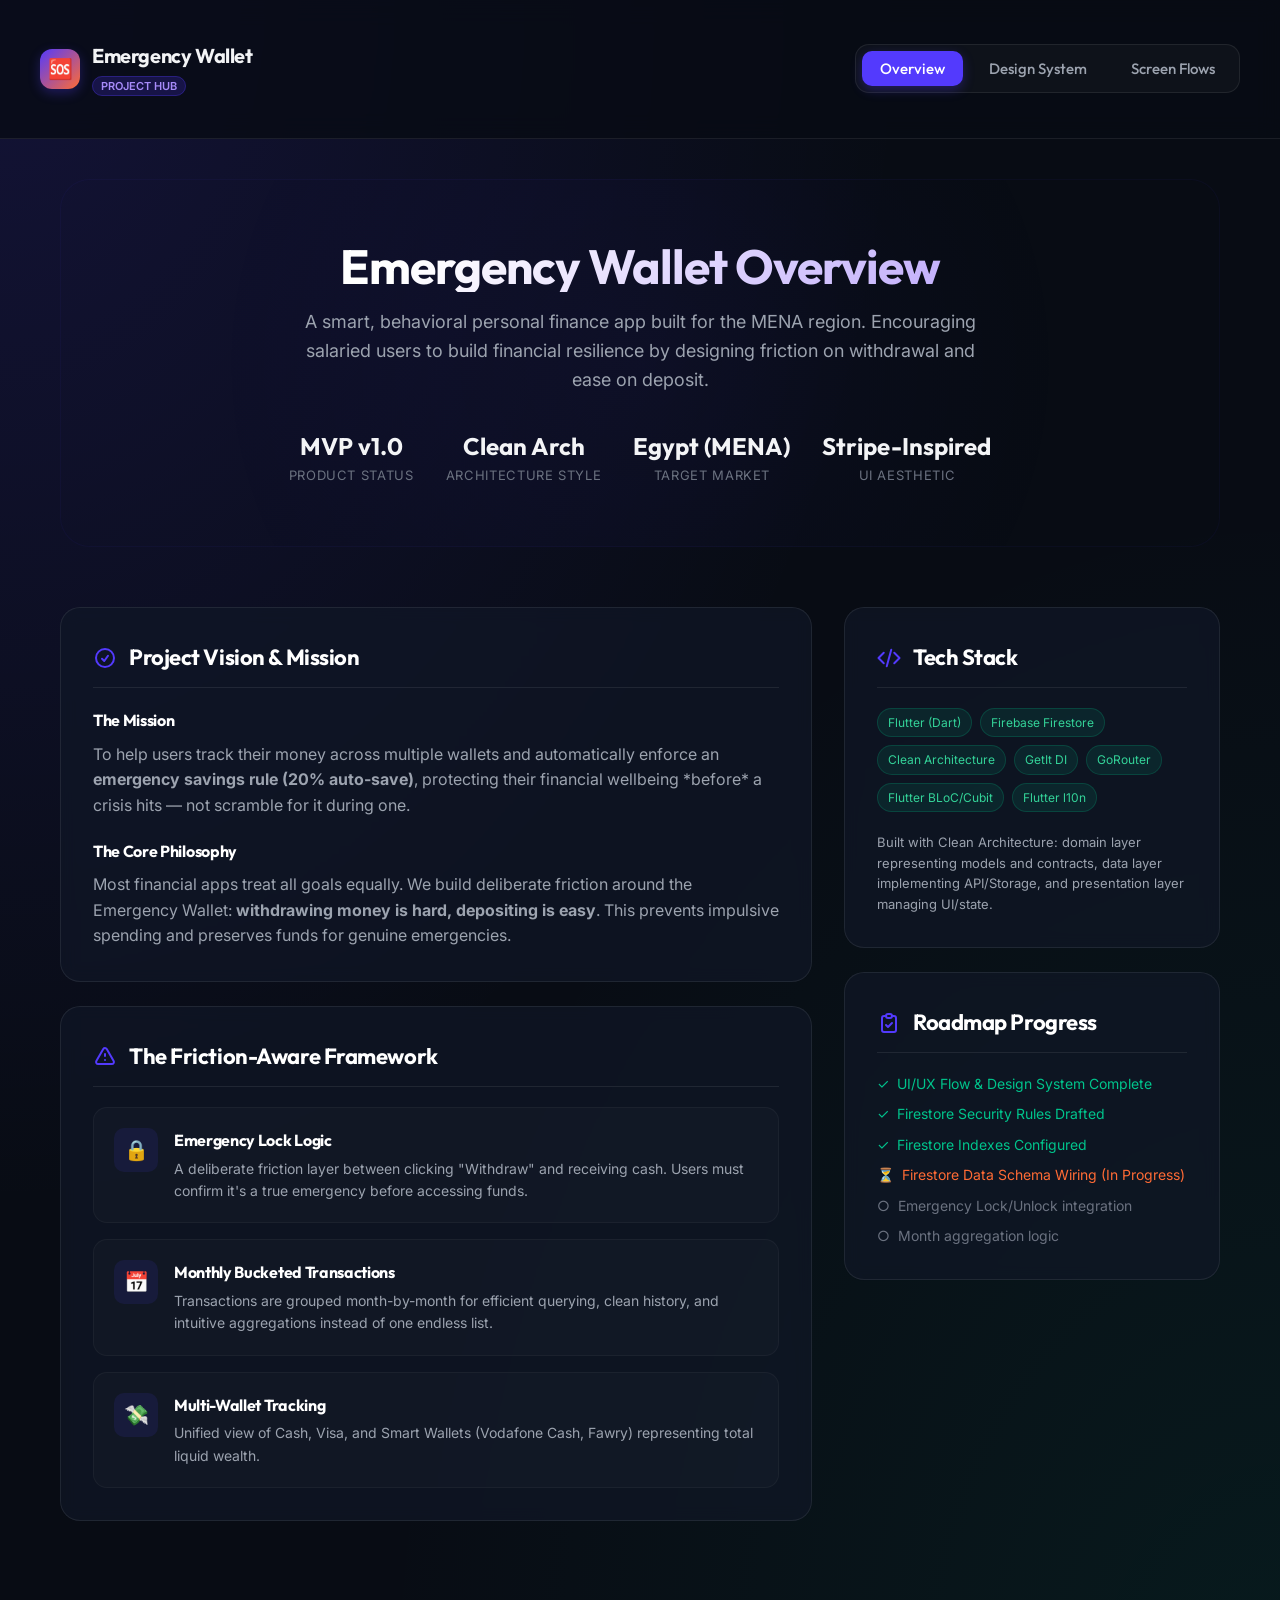
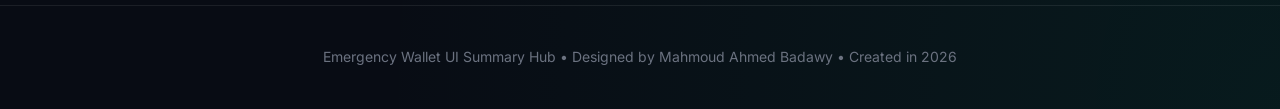
==== commit bd56c1c7: "feat: add project overview and design system summary documentation page" ====
--- a/summarize/index.html
+++ b/summarize/index.html
@@ -1,11 +1,13 @@
 <!DOCTYPE html>
 <html lang="en">
+
 <head>
   <meta charset="UTF-8">
   <meta name="viewport" content="width=device-width, initial-scale=1.0">
   <title>Emergency Wallet - Project Hub & UI Design Summary</title>
   <link rel="stylesheet" href="style.css">
 </head>
+
 <body>
 
   <header>
@@ -29,8 +31,9 @@
     <!-- HERO SECTION -->
     <section class="hero">
       <h1>Emergency Wallet Overview</h1>
-      <p>A smart, behavioral personal finance app built for the MENA region. Encouraging salaried users to build financial resilience by designing friction on withdrawal and ease on deposit.</p>
-      
+      <p>A smart, behavioral personal finance app built for the MENA region. Encouraging salaried users to build
+        financial resilience by designing friction on withdrawal and ease on deposit.</p>
+
       <div class="hero-stats">
         <div class="stat-item">
           <span class="stat-val">MVP v1.0</span>
@@ -58,19 +61,27 @@
           <!-- Vision & Mission Card -->
           <div class="card">
             <h3 class="card-title">
-              <svg fill="none" stroke="currentColor" stroke-width="2" viewBox="0 0 24 24" xmlns="http://www.w3.org/2000/svg"><path stroke-linecap="round" stroke-linejoin="round" d="M9 12.75L11.25 15 15 9.75M21 12a9 9 0 11-18 0 9 9 0 0118 0z"></path></svg>
+              <svg fill="none" stroke="currentColor" stroke-width="2" viewBox="0 0 24 24"
+                xmlns="http://www.w3.org/2000/svg">
+                <path stroke-linecap="round" stroke-linejoin="round"
+                  d="M9 12.75L11.25 15 15 9.75M21 12a9 9 0 11-18 0 9 9 0 0118 0z"></path>
+              </svg>
               Project Vision & Mission
             </h3>
             <div style="margin-bottom: 20px;">
               <h4 style="color: #fff; margin-bottom: 8px;">The Mission</h4>
               <p style="color: var(--text-secondary);">
-                To help users track their money across multiple wallets and automatically enforce an <strong>emergency savings rule (20% auto-save)</strong>, protecting their financial wellbeing *before* a crisis hits — not scramble for it during one.
+                To help users track their money across multiple wallets and automatically enforce an <strong>emergency
+                  savings rule (20% auto-save)</strong>, protecting their financial wellbeing *before* a crisis hits —
+                not scramble for it during one.
               </p>
             </div>
             <div>
               <h4 style="color: #fff; margin-bottom: 8px;">The Core Philosophy</h4>
               <p style="color: var(--text-secondary);">
-                Most financial apps treat all goals equally. We build deliberate friction around the Emergency Wallet: <strong>withdrawing money is hard, depositing is easy</strong>. This prevents impulsive spending and preserves funds for genuine emergencies.
+                Most financial apps treat all goals equally. We build deliberate friction around the Emergency Wallet:
+                <strong>withdrawing money is hard, depositing is easy</strong>. This prevents impulsive spending and
+                preserves funds for genuine emergencies.
               </p>
             </div>
           </div>
@@ -78,7 +89,12 @@
           <!-- Problem & Solution Card -->
           <div class="card">
             <h3 class="card-title">
-              <svg fill="none" stroke="currentColor" stroke-width="2" viewBox="0 0 24 24" xmlns="http://www.w3.org/2000/svg"><path stroke-linecap="round" stroke-linejoin="round" d="M12 9v2m0 4h.01m-6.938 4h13.856c1.54 0 2.502-1.667 1.732-3L13.732 4c-.77-1.333-2.694-1.333-3.464 0L3.34 16c-.77 1.333.192 3 1.732 3z"></path></svg>
+              <svg fill="none" stroke="currentColor" stroke-width="2" viewBox="0 0 24 24"
+                xmlns="http://www.w3.org/2000/svg">
+                <path stroke-linecap="round" stroke-linejoin="round"
+                  d="M12 9v2m0 4h.01m-6.938 4h13.856c1.54 0 2.502-1.667 1.732-3L13.732 4c-.77-1.333-2.694-1.333-3.464 0L3.34 16c-.77 1.333.192 3 1.732 3z">
+                </path>
+              </svg>
               The Friction-Aware Framework
             </h3>
             <div class="feature-list">
@@ -86,21 +102,24 @@
                 <div class="feature-icon">🔒</div>
                 <div class="feature-info">
                   <h4>Emergency Lock Logic</h4>
-                  <p>A deliberate friction layer between clicking "Withdraw" and receiving cash. Users must confirm it's a true emergency before accessing funds.</p>
+                  <p>A deliberate friction layer between clicking "Withdraw" and receiving cash. Users must confirm it's
+                    a true emergency before accessing funds.</p>
                 </div>
               </div>
               <div class="feature-item">
                 <div class="feature-icon">📅</div>
                 <div class="feature-info">
                   <h4>Monthly Bucketed Transactions</h4>
-                  <p>Transactions are grouped month-by-month for efficient querying, clean history, and intuitive aggregations instead of one endless list.</p>
+                  <p>Transactions are grouped month-by-month for efficient querying, clean history, and intuitive
+                    aggregations instead of one endless list.</p>
                 </div>
               </div>
               <div class="feature-item">
                 <div class="feature-icon">💸</div>
                 <div class="feature-info">
                   <h4>Multi-Wallet Tracking</h4>
-                  <p>Unified view of Cash, Visa, and Smart Wallets (Vodafone Cash, Fawry) representing total liquid wealth.</p>
+                  <p>Unified view of Cash, Visa, and Smart Wallets (Vodafone Cash, Fawry) representing total liquid
+                    wealth.</p>
                 </div>
               </div>
             </div>
@@ -112,7 +131,11 @@
           <!-- Tech Stack -->
           <div class="card">
             <h3 class="card-title">
-              <svg fill="none" stroke="currentColor" stroke-width="2" viewBox="0 0 24 24" xmlns="http://www.w3.org/2000/svg"><path stroke-linecap="round" stroke-linejoin="round" d="M17.25 6.75L22.5 12l-5.25 5.25m-10.5 0L1.5 12l5.25-5.25m7.5-3l-4.5 16.5"></path></svg>
+              <svg fill="none" stroke="currentColor" stroke-width="2" viewBox="0 0 24 24"
+                xmlns="http://www.w3.org/2000/svg">
+                <path stroke-linecap="round" stroke-linejoin="round"
+                  d="M17.25 6.75L22.5 12l-5.25 5.25m-10.5 0L1.5 12l5.25-5.25m7.5-3l-4.5 16.5"></path>
+              </svg>
               Tech Stack
             </h3>
             <div class="pill-list">
@@ -125,14 +148,20 @@
               <span class="pill pill-success">Flutter l10n</span>
             </div>
             <div style="margin-top: 20px; font-size: 13px; color: var(--text-secondary);">
-              Built with Clean Architecture: domain layer representing models and contracts, data layer implementing API/Storage, and presentation layer managing UI/state.
+              Built with Clean Architecture: domain layer representing models and contracts, data layer implementing
+              API/Storage, and presentation layer managing UI/state.
             </div>
           </div>
 
           <!-- Roadmap -->
           <div class="card">
             <h3 class="card-title">
-              <svg fill="none" stroke="currentColor" stroke-width="2" viewBox="0 0 24 24" xmlns="http://www.w3.org/2000/svg"><path stroke-linecap="round" stroke-linejoin="round" d="M9 5H7a2 2 0 00-2 2v12a2 2 0 002 2h10a2 2 0 002-2V7a2 2 0 00-2-2h-2M9 5a2 2 0 002 2h2a2 2 0 002-2M9 5a2 2 0 012-2h2a2 2 0 012 2m-6 9l2 2 4-4"></path></svg>
+              <svg fill="none" stroke="currentColor" stroke-width="2" viewBox="0 0 24 24"
+                xmlns="http://www.w3.org/2000/svg">
+                <path stroke-linecap="round" stroke-linejoin="round"
+                  d="M9 5H7a2 2 0 00-2 2v12a2 2 0 002 2h10a2 2 0 002-2V7a2 2 0 00-2-2h-2M9 5a2 2 0 002 2h2a2 2 0 002-2M9 5a2 2 0 012-2h2a2 2 0 012 2m-6 9l2 2 4-4">
+                </path>
+              </svg>
               Roadmap Progress
             </h3>
             <div style="font-size: 14px; display: flex; flex-direction: column; gap: 8px;">
@@ -167,11 +196,17 @@
           <!-- Visual Language and Principles -->
           <div class="card">
             <h3 class="card-title">
-              <svg fill="none" stroke="currentColor" stroke-width="2" viewBox="0 0 24 24" xmlns="http://www.w3.org/2000/svg"><path stroke-linecap="round" stroke-linejoin="round" d="M9.53 16.122a3 3 0 00-2.22 1.124l-3.155 3.155a1.5 1.5 0 11-2.122-2.122l3.156-3.156a3 3 0 001.124-2.22V11.75a2.25 2.25 0 012.25-2.25h1.5a2.25 2.25 0 012.25 2.25v.75m-6 3.75h6M12 9v2.25m4-3h.008v.008H16V7.5zm.375 0a.375.375 0 11-.75 0 .375.375 0 01.75 0zM12 3v2.25m4-3h.008v.008H16V3z"></path></svg>
+              <svg fill="none" stroke="currentColor" stroke-width="2" viewBox="0 0 24 24"
+                xmlns="http://www.w3.org/2000/svg">
+                <path stroke-linecap="round" stroke-linejoin="round"
+                  d="M9.53 16.122a3 3 0 00-2.22 1.124l-3.155 3.155a1.5 1.5 0 11-2.122-2.122l3.156-3.156a3 3 0 001.124-2.22V11.75a2.25 2.25 0 012.25-2.25h1.5a2.25 2.25 0 012.25 2.25v.75m-6 3.75h6M12 9v2.25m4-3h.008v.008H16V7.5zm.375 0a.375.375 0 11-.75 0 .375.375 0 01.75 0zM12 3v2.25m4-3h.008v.008H16V3z">
+                </path>
+              </svg>
               Design Principles
             </h3>
             <p style="color: var(--text-secondary); margin-bottom: 24px;">
-              The UI design takes a premium Stripe-inspired aesthetic, using modern typography, sleek gradients, and subtle shadows. The layout balances structural order with clean microcopy.
+              The UI design takes a premium Stripe-inspired aesthetic, using modern typography, sleek gradients, and
+              subtle shadows. The layout balances structural order with clean microcopy.
             </p>
             <div class="feature-list">
               <div class="feature-item">
@@ -185,14 +220,17 @@
                 <div class="feature-icon">🌍</div>
                 <div class="feature-info">
                   <h4>Bi-Directional UX Parity</h4>
-                  <p>English (LTR) and Arabic (RTL) are built as first-class citizens. Mirroring animations, layout alignments, and gesture zones natively.</p>
+                  <p>English (LTR) and Arabic (RTL) are built as first-class citizens. Mirroring animations, layout
+                    alignments, and gesture zones natively.</p>
                 </div>
               </div>
               <div class="feature-item">
                 <div class="feature-icon">🏡</div>
                 <div class="feature-info">
                   <h4>MENA Cultural Design Rules</h4>
-                  <p>Egypt MVP focuses on the "Cash Wallet" as the highest priority card, reflecting cash-first habits. Positive events use green (#00C48C) as a symbol of growth/blessing, while orange represents caution.</p>
+                  <p>Egypt MVP focuses on the "Cash Wallet" as the highest priority card, reflecting cash-first habits.
+                    Positive events use green (#00C48C) as a symbol of growth/blessing, while orange represents caution.
+                  </p>
                 </div>
               </div>
             </div>
@@ -201,10 +239,15 @@
           <!-- Color Tokens -->
           <div class="card">
             <h3 class="card-title">
-              <svg fill="none" stroke="currentColor" stroke-width="2" viewBox="0 0 24 24" xmlns="http://www.w3.org/2000/svg"><path stroke-linecap="round" stroke-linejoin="round" d="M4.098 19.902a3.75 3.75 0 005.304 0l6.401-6.402M4.098 19.902a3.75 3.75 0 015.304 0l6.401-6.402M4.098 19.902l9.493-9.493m-9.493 9.493a3.75 3.75 0 010-5.304L13.59 5.1m0 0l2.062-2.062a2.25 2.25 0 113.182 3.182L16.77 8.283m-3.18-3.18l3.18 3.18"></path></svg>
+              <svg fill="none" stroke="currentColor" stroke-width="2" viewBox="0 0 24 24"
+                xmlns="http://www.w3.org/2000/svg">
+                <path stroke-linecap="round" stroke-linejoin="round"
+                  d="M4.098 19.902a3.75 3.75 0 005.304 0l6.401-6.402M4.098 19.902a3.75 3.75 0 015.304 0l6.401-6.402M4.098 19.902l9.493-9.493m-9.493 9.493a3.75 3.75 0 010-5.304L13.59 5.1m0 0l2.062-2.062a2.25 2.25 0 113.182 3.182L16.77 8.283m-3.18-3.18l3.18 3.18">
+                </path>
+              </svg>
               Design System Tokens
             </h3>
-            
+
             <div class="color-tokens">
               <!-- Swatch 1 -->
               <div class="color-swatch">
@@ -230,7 +273,8 @@
                 <div class="swatch-details">
                   <div class="swatch-name">Emergency Amber</div>
                   <div class="swatch-code">#FF6B35</div>
-                  <div class="swatch-desc">Signals the Emergency Wallet status, lock notifications, and cashout events.</div>
+                  <div class="swatch-desc">Signals the Emergency Wallet status, lock notifications, and cashout events.
+                  </div>
                 </div>
               </div>
               <!-- Swatch 4 -->
@@ -251,17 +295,26 @@
           <!-- Typography -->
           <div class="card">
             <h3 class="card-title">
-              <svg fill="none" stroke="currentColor" stroke-width="2" viewBox="0 0 24 24" xmlns="http://www.w3.org/2000/svg"><path stroke-linecap="round" stroke-linejoin="round" d="M16.862 4.487l1.687-1.688a1.875 1.875 0 112.652 2.652L6.832 19.82a4.5 4.5 0 01-1.897 1.13l-2.685.8.8-2.685a4.5 4.5 0 011.13-1.897L16.863 4.487zm0 0L19.5 7.125"></path></svg>
+              <svg fill="none" stroke="currentColor" stroke-width="2" viewBox="0 0 24 24"
+                xmlns="http://www.w3.org/2000/svg">
+                <path stroke-linecap="round" stroke-linejoin="round"
+                  d="M16.862 4.487l1.687-1.688a1.875 1.875 0 112.652 2.652L6.832 19.82a4.5 4.5 0 01-1.897 1.13l-2.685.8.8-2.685a4.5 4.5 0 011.13-1.897L16.863 4.487zm0 0L19.5 7.125">
+                </path>
+              </svg>
               Typography
             </h3>
             <div style="display: flex; flex-direction: column; gap: 16px;">
               <div>
-                <h4 style="font-family: 'Outfit', sans-serif; font-size: 20px; font-weight: 700; color: #fff;">Outfit / Cairo</h4>
-                <p style="font-size: 13px; color: var(--text-secondary); margin-top: 4px;">Used for all headlines, balances, numbers, and key labels. Offers modern fintech aesthetics and high-impact Arabic tracking.</p>
+                <h4 style="font-family: 'Outfit', sans-serif; font-size: 20px; font-weight: 700; color: #fff;">Outfit /
+                  Cairo</h4>
+                <p style="font-size: 13px; color: var(--text-secondary); margin-top: 4px;">Used for all headlines,
+                  balances, numbers, and key labels. Offers modern fintech aesthetics and high-impact Arabic tracking.
+                </p>
               </div>
               <div style="border-top: 1px solid var(--bg-dark-border); padding-top: 12px;">
                 <h4 style="font-family: 'Inter', sans-serif; font-weight: 500; color: #fff;">Inter</h4>
-                <p style="font-size: 13px; color: var(--text-secondary); margin-top: 4px;">Used for body copy, microcopy, form fields, and hints. High legibility and crisp layout scaling.</p>
+                <p style="font-size: 13px; color: var(--text-secondary); margin-top: 4px;">Used for body copy,
+                  microcopy, form fields, and hints. High legibility and crisp layout scaling.</p>
               </div>
             </div>
           </div>
@@ -269,7 +322,12 @@
           <!-- Elevation & Shadows -->
           <div class="card">
             <h3 class="card-title">
-              <svg fill="none" stroke="currentColor" stroke-width="2" viewBox="0 0 24 24" xmlns="http://www.w3.org/2000/svg"><path stroke-linecap="round" stroke-linejoin="round" d="M21 7.5l-9-5.25L3 7.5m18 0l-9 5.25m9-5.25v9l-9 5.25M3 7.5l9 5.25M3 7.5v9l5.25 3.062M12 12.75v9"></path></svg>
+              <svg fill="none" stroke="currentColor" stroke-width="2" viewBox="0 0 24 24"
+                xmlns="http://www.w3.org/2000/svg">
+                <path stroke-linecap="round" stroke-linejoin="round"
+                  d="M21 7.5l-9-5.25L3 7.5m18 0l-9 5.25m9-5.25v9l-9 5.25M3 7.5l9 5.25M3 7.5v9l5.25 3.062M12 12.75v9">
+                </path>
+              </svg>
               Stripe-Style Shadows
             </h3>
             <div class="shadow-list">
@@ -371,17 +429,24 @@
         <div class="phone-sim-wrapper">
           <div class="phone-sim">
             <div class="phone-sim-notch"></div>
-            
+
             <div class="phone-sim-screen" id="sim-screen-viewport">
               <!-- Default Content (Splash) -->
-              <div style="flex: 1; display: flex; flex-direction: column; justify-content: center; align-items: center; height: 100%; background: linear-gradient(135deg, #533afd 0%, #061b31 100%); color: white; padding: 20px; text-align: center;">
-                <div style="font-size: 54px; margin-bottom: 12px; filter: drop-shadow(0 10px 15px rgba(0,0,0,0.3));">🆘</div>
-                <h3 style="color: white; font-size: 26px; font-weight: 800; margin-bottom: 6px; font-family: 'Outfit', sans-serif;">Emergency Cash</h3>
-                <p style="color: rgba(255, 255, 255, 0.7); font-size: 13px; font-weight: 300;">Automatic resilience, before crisis strikes.</p>
-                <div style="margin-top: 60px; width: 40px; height: 40px; border: 3px solid rgba(255,255,255,0.1); border-top-color: white; border-radius: 50%; animation: spin 1s linear infinite;"></div>
-              </div>
-            </div>
-            
+              <div
+                style="flex: 1; display: flex; flex-direction: column; justify-content: center; align-items: center; height: 100%; background: linear-gradient(135deg, #533afd 0%, #061b31 100%); color: white; padding: 20px; text-align: center;">
+                <div style="font-size: 54px; margin-bottom: 12px; filter: drop-shadow(0 10px 15px rgba(0,0,0,0.3));">🆘
+                </div>
+                <h3
+                  style="color: white; font-size: 26px; font-weight: 800; margin-bottom: 6px; font-family: 'Outfit', sans-serif;">
+                  Emergency Cash</h3>
+                <p style="color: rgba(255, 255, 255, 0.7); font-size: 13px; font-weight: 300;">Automatic resilience,
+                  before crisis strikes.</p>
+                <div
+                  style="margin-top: 60px; width: 40px; height: 40px; border: 3px solid rgba(255,255,255,0.1); border-top-color: white; border-radius: 50%; animation: spin 1s linear infinite;">
+                </div>
+              </div>
+            </div>
+
           </div>
         </div>
       </div>
@@ -394,7 +459,9 @@
 
   <style>
     @keyframes spin {
-      to { transform: rotate(360deg); }
+      to {
+        transform: rotate(360deg);
+      }
     }
   </style>
 
@@ -624,4 +691,5 @@
     }
   </script>
 </body>
-</html>
+
+</html>
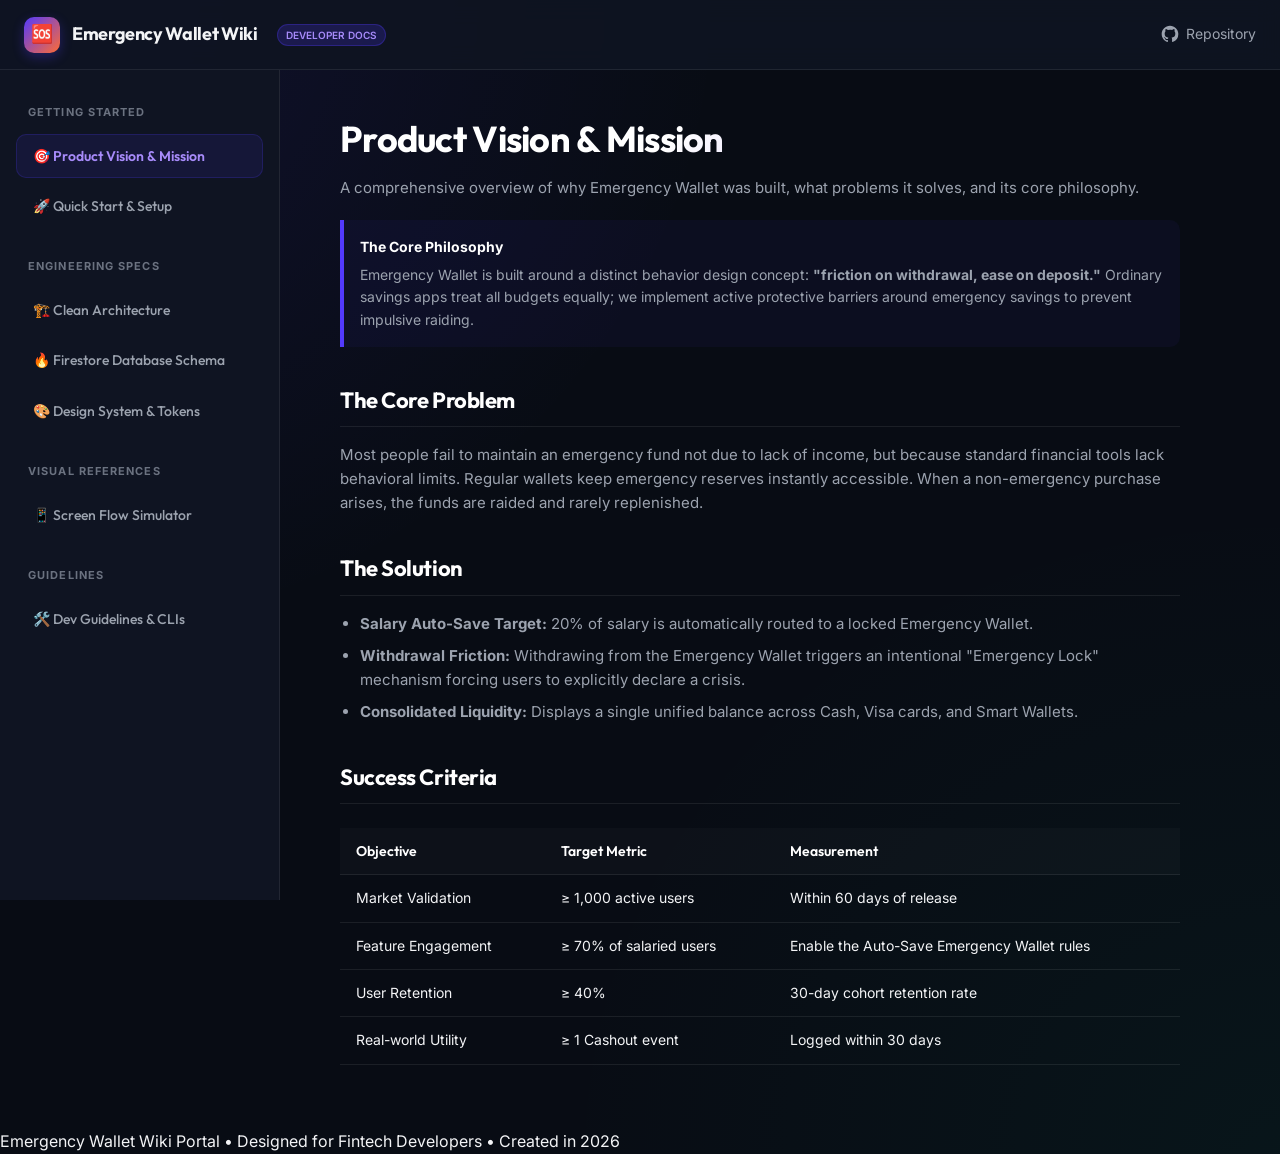
==== commit 0b90f17e: "docs: add developer wiki and project documentation to summarize repository architecture and guidelin" ====
--- a/summarize/index.html
+++ b/summarize/index.html
@@ -1,13 +1,11 @@
 <!DOCTYPE html>
 <html lang="en">
-
 <head>
   <meta charset="UTF-8">
   <meta name="viewport" content="width=device-width, initial-scale=1.0">
-  <title>Emergency Wallet - Project Hub & UI Design Summary</title>
+  <title>Emergency Wallet - Professional Developer Wiki</title>
   <link rel="stylesheet" href="style.css">
 </head>
-
 <body>
 
   <header>
@@ -15,659 +13,671 @@
       <div class="logo-section">
         <div class="logo-icon">🆘</div>
         <div>
-          <h2 class="logo-text">Emergency Wallet</h2>
-          <span class="logo-badge">Project Hub</span>
-        </div>
+          <h2 class="logo-text">Emergency Wallet Wiki</h2>
+        </div>
+        <span class="logo-badge">Developer Docs</span>
       </div>
-      <nav class="nav-tabs">
-        <button class="tab-btn active" onclick="switchTab('overview')">Overview</button>
-        <button class="tab-btn" onclick="switchTab('design-system')">Design System</button>
-        <button class="tab-btn" onclick="switchTab('screen-flows')">Screen Flows</button>
-      </nav>
+      <div>
+        <a href="https://github.com/elsaramji/emergency_wallet" target="_blank" class="repo-link">
+          <svg width="20" height="20" viewBox="0 0 24 24" fill="currentColor" style="display:inline-block; vertical-align:middle;">
+            <path fill-rule="evenodd" clip-rule="evenodd" d="M12 2C6.477 2 2 6.484 2 12.017c0 4.425 2.865 8.18 6.839 9.504.5.092.682-.217.682-.483 0-.237-.008-.868-.013-1.703-2.782.605-3.369-1.343-3.369-1.343-.454-1.158-1.11-1.466-1.11-1.466-.908-.62.069-.608.069-.608 1.003.07 1.53 1.032 1.53 1.032.892 1.53 2.341 1.088 2.91.832.092-.647.35-1.088.636-1.338-2.22-.253-4.555-1.113-4.555-4.951 0-1.093.39-1.988 1.029-2.688-.103-.253-.446-1.272.098-2.65 0 0 .84-.27 2.75 1.026A9.564 9.564 0 0112 6.844c.85.004 1.705.115 2.504.337 1.909-1.296 2.747-1.027 2.747-1.027.546 1.379.202 2.398.1 2.651.64.7 1.028 1.595 1.028 2.688 0 3.848-2.339 4.695-4.566 4.943.359.309.678.92.678 1.855 0 1.338-.012 2.419-.012 2.747 0 .268.18.58.688.482A10.019 10.019 0 0022 12.017C22 6.484 17.522 2 12 2z" />
+          </svg>
+          Repository
+        </a>
+      </div>
     </div>
   </header>
 
-  <main>
-    <!-- HERO SECTION -->
-    <section class="hero">
-      <h1>Emergency Wallet Overview</h1>
-      <p>A smart, behavioral personal finance app built for the MENA region. Encouraging salaried users to build
-        financial resilience by designing friction on withdrawal and ease on deposit.</p>
-
-      <div class="hero-stats">
-        <div class="stat-item">
-          <span class="stat-val">MVP v1.0</span>
-          <span class="stat-label">Product Status</span>
-        </div>
-        <div class="stat-item">
-          <span class="stat-val">Clean Arch</span>
-          <span class="stat-label">Architecture Style</span>
-        </div>
-        <div class="stat-item">
-          <span class="stat-val">Egypt (MENA)</span>
-          <span class="stat-label">Target Market</span>
-        </div>
-        <div class="stat-item">
-          <span class="stat-val">Stripe-Inspired</span>
-          <span class="stat-label">UI Aesthetic</span>
-        </div>
-      </div>
-    </section>
-
-    <!-- TAB 1: OVERVIEW -->
-    <div id="overview" class="tab-content active">
-      <div class="section-grid">
-        <div>
-          <!-- Vision & Mission Card -->
-          <div class="card">
-            <h3 class="card-title">
-              <svg fill="none" stroke="currentColor" stroke-width="2" viewBox="0 0 24 24"
-                xmlns="http://www.w3.org/2000/svg">
-                <path stroke-linecap="round" stroke-linejoin="round"
-                  d="M9 12.75L11.25 15 15 9.75M21 12a9 9 0 11-18 0 9 9 0 0118 0z"></path>
-              </svg>
-              Project Vision & Mission
-            </h3>
-            <div style="margin-bottom: 20px;">
-              <h4 style="color: #fff; margin-bottom: 8px;">The Mission</h4>
-              <p style="color: var(--text-secondary);">
-                To help users track their money across multiple wallets and automatically enforce an <strong>emergency
-                  savings rule (20% auto-save)</strong>, protecting their financial wellbeing *before* a crisis hits —
-                not scramble for it during one.
-              </p>
-            </div>
-            <div>
-              <h4 style="color: #fff; margin-bottom: 8px;">The Core Philosophy</h4>
-              <p style="color: var(--text-secondary);">
-                Most financial apps treat all goals equally. We build deliberate friction around the Emergency Wallet:
-                <strong>withdrawing money is hard, depositing is easy</strong>. This prevents impulsive spending and
-                preserves funds for genuine emergencies.
-              </p>
-            </div>
-          </div>
-
-          <!-- Problem & Solution Card -->
-          <div class="card">
-            <h3 class="card-title">
-              <svg fill="none" stroke="currentColor" stroke-width="2" viewBox="0 0 24 24"
-                xmlns="http://www.w3.org/2000/svg">
-                <path stroke-linecap="round" stroke-linejoin="round"
-                  d="M12 9v2m0 4h.01m-6.938 4h13.856c1.54 0 2.502-1.667 1.732-3L13.732 4c-.77-1.333-2.694-1.333-3.464 0L3.34 16c-.77 1.333.192 3 1.732 3z">
-                </path>
-              </svg>
-              The Friction-Aware Framework
-            </h3>
-            <div class="feature-list">
-              <div class="feature-item">
-                <div class="feature-icon">🔒</div>
-                <div class="feature-info">
-                  <h4>Emergency Lock Logic</h4>
-                  <p>A deliberate friction layer between clicking "Withdraw" and receiving cash. Users must confirm it's
-                    a true emergency before accessing funds.</p>
+  <div class="wiki-layout">
+    <!-- SIDEBAR -->
+    <aside class="sidebar">
+      <div class="sidebar-title">Getting Started</div>
+      <a class="sidebar-link active" onclick="showSection('vision', this)">🎯 Product Vision & Mission</a>
+      <a class="sidebar-link" onclick="showSection('getting-started', this)">🚀 Quick Start & Setup</a>
+      
+      <div class="sidebar-title">Engineering Specs</div>
+      <a class="sidebar-link" onclick="showSection('architecture', this)">🏗️ Clean Architecture</a>
+      <a class="sidebar-link" onclick="showSection('database', this)">🔥 Firestore Database Schema</a>
+      <a class="sidebar-link" onclick="showSection('design', this)">🎨 Design System & Tokens</a>
+      
+      <div class="sidebar-title">Visual References</div>
+      <a class="sidebar-link" onclick="showSection('simulator', this)">📱 Screen Flow Simulator</a>
+      
+      <div class="sidebar-title">Guidelines</div>
+      <a class="sidebar-link" onclick="showSection('guidelines', this)">🛠️ Dev Guidelines & CLIs</a>
+    </aside>
+
+    <!-- CONTENT PANE -->
+    <main class="content-pane">
+
+      <!-- SECTION 1: VISION & MISSION -->
+      <section id="vision" class="wiki-section active">
+        <h1>Product Vision & Mission</h1>
+        <p>A comprehensive overview of why Emergency Wallet was built, what problems it solves, and its core philosophy.</p>
+        
+        <div class="callout">
+          <div class="callout-title">The Core Philosophy</div>
+          <p>Emergency Wallet is built around a distinct behavior design concept: <strong>"friction on withdrawal, ease on deposit."</strong> Ordinary savings apps treat all budgets equally; we implement active protective barriers around emergency savings to prevent impulsive raiding.</p>
+        </div>
+
+        <h2>The Core Problem</h2>
+        <p>Most people fail to maintain an emergency fund not due to lack of income, but because standard financial tools lack behavioral limits. Regular wallets keep emergency reserves instantly accessible. When a non-emergency purchase arises, the funds are raided and rarely replenished.</p>
+        
+        <h2>The Solution</h2>
+        <ul>
+          <li><strong>Salary Auto-Save Target:</strong> 20% of salary is automatically routed to a locked Emergency Wallet.</li>
+          <li><strong>Withdrawal Friction:</strong> Withdrawing from the Emergency Wallet triggers an intentional "Emergency Lock" mechanism forcing users to explicitly declare a crisis.</li>
+          <li><strong>Consolidated Liquidity:</strong> Displays a single unified balance across Cash, Visa cards, and Smart Wallets.</li>
+        </ul>
+
+        <h2>Success Criteria</h2>
+        <table>
+          <thead>
+            <tr>
+              <th>Objective</th>
+              <th>Target Metric</th>
+              <th>Measurement</th>
+            </tr>
+          </thead>
+          <tbody>
+            <tr>
+              <td>Market Validation</td>
+              <td>≥ 1,000 active users</td>
+              <td>Within 60 days of release</td>
+            </tr>
+            <tr>
+              <td>Feature Engagement</td>
+              <td>≥ 70% of salaried users</td>
+              <td>Enable the Auto-Save Emergency Wallet rules</td>
+            </tr>
+            <tr>
+              <td>User Retention</td>
+              <td>≥ 40%</td>
+              <td>30-day cohort retention rate</td>
+            </tr>
+            <tr>
+              <td>Real-world Utility</td>
+              <td>≥ 1 Cashout event</td>
+              <td>Logged within 30 days</td>
+            </tr>
+          </tbody>
+        </table>
+      </section>
+
+      <!-- SECTION 2: QUICK START -->
+      <section id="getting-started" class="wiki-section">
+        <h1>Quick Start & Setup</h1>
+        <p>Get the project up and running on your local machine for active development.</p>
+
+        <h2>Prerequisites</h2>
+        <p>Ensure you have the following installed on your machine:</p>
+        <ul>
+          <li><strong>Flutter SDK:</strong> Version stable (Dart 3.x)</li>
+          <li><strong>Git</strong> (for source control)</li>
+          <li><strong>Firebase CLI:</strong> Needed to manage and deploy database security rules</li>
+        </ul>
+
+        <h2>Installation Instructions</h2>
+        <p>Run these commands in your preferred terminal:</p>
+        <pre><code># Clone the repository
+git clone https://github.com/elsaramji/emergency_wallet.git
+
+# Navigate to project directory
+cd emergency_wallet
+
+# Retrieve Flutter packages
+flutter pub get
+
+# Launch on a connected device
+flutter run</code></pre>
+
+        <div class="callout warning">
+          <div class="callout-title">Firebase Configuration Required</div>
+          <p>Running the application with live sync requires a Firebase project configured. Run <code>flutterfire configure</code> to update local configurations, and ensure Cloud Firestore is enabled in your Firebase console.</p>
+        </div>
+      </section>
+
+      <!-- SECTION 3: CLEAN ARCHITECTURE -->
+      <section id="architecture" class="wiki-section">
+        <h1>Clean Architecture</h1>
+        <p>The codebase is designed using Feature-based Clean Architecture, separating responsibilities into three distinct layers.</p>
+
+        <div class="callout success">
+          <div class="callout-title">Dependency Flow Rule</div>
+          <p>Dependencies must flow strictly inward: <strong>Presentation → Domain</strong> and <strong>Data → Domain</strong>. The Domain layer must remain pure Dart, with absolutely no references to UI frameworks, Flutter packages, or remote database modules.</p>
+        </div>
+
+        <h2>Project Folder Structure</h2>
+        <div class="folder-tree">
+lib/
+ ├── core/                     <span class="comment"># Global utilities, DI, router, app themes, localization</span>
+ └── features/                 <span class="comment"># Feature directories (e.g., auth, dashboard, insights)</span>
+      └── [feature_name]/
+           ├── domain/         <span class="comment"># Entities, Repository Contracts, Use Cases (Pure Dart)</span>
+           ├── data/           <span class="comment"># Repos implementations, Data Sources, Models, Mappers</span>
+           └── presentation/   <span class="comment"># Cubit/States, Views, Widgets (Flutter UI)</span>
+        </div>
+
+        <h2>Layer Responsibilities</h2>
+        
+        <h3>1. Domain Layer</h3>
+        <ul>
+          <li><strong>Entities:</strong> Core business models (e.g., <code>UserEntity</code>, <code>TransactionEntity</code>).</li>
+          <li><strong>Repository Interfaces:</strong> Abstract contracts defining data operations.</li>
+          <li><strong>Use Cases:</strong> Application-specific business rules.</li>
+          <li><strong>Errors:</strong> Enforces the <code>Either/Result</code> pattern using a base <code>Failure</code> class defined in <code>core/errors/failures.dart</code> to avoid throwing raw exceptions to the UI.</li>
+        </ul>
+
+        <h3>2. Data Layer</h3>
+        <ul>
+          <li><strong>Data Sources:</strong> Handles API requests, Firestore queries (RemoteDataSource), or local device storage (LocalDataSource).</li>
+          <li><strong>DTOs / Models:</strong> Implements JSON serialization/deserialization (e.g., <code>TransactionModel.fromJson()</code>).</li>
+          <li><strong>Mappers:</strong> Helper extensions translating DTOs to Domain Entities (e.g., <code>model.toEntity()</code>).</li>
+        </ul>
+
+        <h3>3. Presentation Layer</h3>
+        <ul>
+          <li><strong>Views:</strong> Core screens (e.g., <code>DashboardView</code>).</li>
+          <li><strong>Widgets:</strong> Small, reusable UI elements.</li>
+          <li><strong>State Management:</strong> Governed exclusively by <strong>BLoC Cubits</strong>.</li>
+          <li><strong>State Pattern:</strong> Follows a standard lifecycle: <code>Initial</code> → <code>Loading</code> → <code>Success</code> or <code>Failure</code> (carrying a Failure object).</li>
+        </ul>
+
+        <h2>Dependency Injection & Routing</h2>
+        <ul>
+          <li><strong>DI Service Locator:</strong> Powered by <code>get_it</code> and <code>injectable</code>. Service classes, datasources, and repositories are marked with <code>@injectable</code>, <code>@lazySingleton</code>, or <code>@singleton</code>. Run build_runner to regenerate injection configs.</li>
+          <li><strong>Routing:</strong> Managed via a single standalone <code>GoRouter</code> instance registered globally. Route path constants are declared in <code>core/router/app_routes.dart</code>.</li>
+        </ul>
+      </section>
+
+      <!-- SECTION 4: FIRESTORE DATABASE SCHEMA -->
+      <section id="database" class="wiki-section">
+        <h1>Firestore Database Schema</h1>
+        <p>The database schema is built around data integrity, real-time sync, and monthly aggregation constraints.</p>
+
+        <h2>Collection Tree</h2>
+        <div class="folder-tree">
+Firestore Root
+└── users/
+     └── {uid}/                              <span class="comment"># User document</span>
+          ├── profile/                       <span class="comment"># Subcollection: User profile info</span>
+          │    └── data                      <span class="comment"># Single document</span>
+          ├── strategy/                      <span class="comment"># Subcollection: Salary, auto-save status</span>
+          │    └── data                      <span class="comment"># Single document</span>
+          ├── money/                         <span class="comment"># Subcollection: Multi-wallet balances</span>
+          │    └── data                      <span class="comment"># Single document</span>
+          ├── transactions/                  <span class="comment"># Subcollection: Flat list for recent activity</span>
+          │    ├── {transactionId}
+          │    └── ...
+          └── transactionHistory/            <span class="comment"># Subcollection: Aggregated monthly buckets</span>
+               └── {YYYY-MM}/                <span class="comment"># e.g., "2026-08"</span>
+                    └── entries/             <span class="comment"># Subcollection: Transactions of that month</span>
+        </div>
+
+        <h2>Design Patterns</h2>
+        
+        <h3>Dual-Write Batch Writes</h3>
+        <p>To avoid balance mismatch, a transaction log and the user's running balance are written in a single atomic batch write. The write either succeeds completely or fails completely, preventing corrupted records.</p>
+        
+        <h3>Monthly Bucketing</h3>
+        <p>Queries for transactions are divided month-by-month in <code>transactionHistory/{YYYY-MM}</code>. This prevents the database from reading thousands of flat records when loading historical logs, dramatically saving Firestore reads and improving speed.</p>
+
+        <h2>Emergency Wallet Lock Rule</h2>
+        <div class="callout warning">
+          <div class="callout-title">Lock Constraint</div>
+          <p>Inside <code>users/{uid}/money/data</code>, the field <code>emergencyWalletLocked</code> is set to <code>true</code> whenever the computed <code>totalBalance <= 50 EGP</code>. While locked, Cloud Security Rules block any outgoing transaction targeting the Emergency Wallet.</p>
+        </div>
+
+        <h2>Schema Details</h2>
+        <h3><code>users/{uid}/money/data</code> (Balances)</h3>
+        <table>
+          <thead>
+            <tr>
+              <th>Field</th>
+              <th>Type</th>
+              <th>Description</th>
+            </tr>
+          </thead>
+          <tbody>
+            <tr>
+              <td><code>cashAmount</code></td>
+              <td><code>number</code></td>
+              <td>Physical Cash balance (Primary priority)</td>
+            </tr>
+            <tr>
+              <td><code>visaAmount</code></td>
+              <td><code>number</code></td>
+              <td>Bank card liquidity</td>
+            </tr>
+            <tr>
+              <td><code>phoneWalletAmount</code></td>
+              <td><code>number</code></td>
+              <td>Mobile cash wallets (Vodafone Cash, Fawry)</td>
+            </tr>
+            <tr>
+              <td><code>emergencyWalletAmount</code></td>
+              <td><code>number</code></td>
+              <td>Protected emergency savings</td>
+            </tr>
+            <tr>
+              <td><code>emergencyWalletLocked</code></td>
+              <td><code>boolean</code></td>
+              <td>Blocks withdrawals when true</td>
+            </tr>
+            <tr>
+              <td><code>totalBalance</code></td>
+              <td><code>number</code></td>
+              <td>Calculated sum of all channels</td>
+            </tr>
+          </tbody>
+        </table>
+      </section>
+
+      <!-- SECTION 5: DESIGN SYSTEM -->
+      <section id="design" class="wiki-section">
+        <h1>Design System & Tokens</h1>
+        <p>The design system is optimized for readability, trust, and localization within the Egyptian & MENA fintech space.</p>
+
+        <h2>Visual Guidelines</h2>
+        <ul>
+          <li><strong>Clarity:</strong> High-impact typography, large numerals, and clean status badges.</li>
+          <li><strong>Simplicity:</strong> Minimal cognitive load, showcasing totals first and details progressively.</li>
+          <li><strong>Typography:</strong> Headlines use <code>Outfit</code> (English) and <code>Cairo</code> (Arabic). Body elements use <code>Inter</code>.</li>
+        </ul>
+
+        <h2>Theme Color Tokens</h2>
+        <div class="color-tokens">
+          <div class="color-swatch">
+            <div class="swatch-fill" style="background-color: #533afd;"></div>
+            <div class="swatch-details">
+              <div class="swatch-name">Brand Purple</div>
+              <div class="swatch-code">#533afd</div>
+            </div>
+          </div>
+          <div class="color-swatch">
+            <div class="swatch-fill" style="background-color: #00C48C;"></div>
+            <div class="swatch-details">
+              <div class="swatch-name">Success Green</div>
+              <div class="swatch-code">#00C48C</div>
+            </div>
+          </div>
+          <div class="color-swatch">
+            <div class="swatch-fill" style="background-color: #FF6B35;"></div>
+            <div class="swatch-details">
+              <div class="swatch-name">Emergency Amber</div>
+              <div class="swatch-code">#FF6B35</div>
+            </div>
+          </div>
+          <div class="color-swatch">
+            <div class="swatch-fill" style="background-color: #061b31;"></div>
+            <div class="swatch-details">
+              <div class="swatch-name">Deep Navy</div>
+              <div class="swatch-code">#061b31</div>
+            </div>
+          </div>
+        </div>
+
+        <h2>Stripe-Inspired Shadows</h2>
+        <table>
+          <thead>
+            <tr>
+              <th>Shadow Style</th>
+              <th>CSS Value</th>
+              <th>Usage</th>
+            </tr>
+          </thead>
+          <tbody>
+            <tr>
+              <td><code>SM Shadow</code></td>
+              <td><code>0 2px 5px rgba(6, 27, 49, 0.05)</code></td>
+              <td>Input fields, small button cards</td>
+            </tr>
+            <tr>
+              <td><code>MD Shadow</code></td>
+              <td><code>0 13px 27px -5px rgba(6, 27, 49, 0.05)</code></td>
+              <td>Standard card elevations</td>
+            </tr>
+            <tr>
+              <td><code>LG Shadow</code></td>
+              <td><code>0 30px 60px -12px rgba(6, 27, 49, 0.08)</code></td>
+              <td>Modals, bottom sheets, overlay views</td>
+            </tr>
+            <tr>
+              <td><code>Primary Glow</code></td>
+              <td><code>0 10px 25px -5px rgba(83, 58, 253, 0.4)</code></td>
+              <td>Primary call-to-action buttons</td>
+            </tr>
+          </tbody>
+        </table>
+
+        <h2>MENA Localization Rules</h2>
+        <ul>
+          <li><strong>Arabic Mirroring:</strong> Layouts, swipe directions, and page slide animations automatically reverse in RTL mode.</li>
+          <li><strong>Numbers rule LTR:</strong> Numbers are universally read from left-to-right in the Middle East, so currency and phone numbers remain LTR in both LTR/RTL viewports.</li>
+          <li><strong>Cash First:</strong> Egyptians operate cash-first. The Cash Wallet card takes the top visual priority on the Dashboard.</li>
+          <li><strong>Warm Copy Tone:</strong> Egyptian-Arabic translations use warm, colloquial finance terms, completely avoiding formal modern standard Arabic (Fusha) to build trust.</li>
+        </ul>
+      </section>
+
+      <!-- SECTION 6: SIMULATOR -->
+      <section id="simulator" class="wiki-section">
+        <h1>Screen Flow Simulator</h1>
+        <p>Experience the user flow of the mobile app. Click the steps on the left to see the viewport on the right update.</p>
+        
+        <div class="simulator-layout">
+          <div class="sim-steps">
+            <div class="sim-step-card active" onclick="loadSimScreen('splash', this)">
+              <div style="display:flex; align-items:center;">
+                <div class="sim-step-num">1</div>
+                <div class="sim-step-title">Splash Screen</div>
+              </div>
+              <span>➔</span>
+            </div>
+            
+            <div class="sim-step-card" onclick="loadSimScreen('onboarding', this)">
+              <div style="display:flex; align-items:center;">
+                <div class="sim-step-num">2</div>
+                <div class="sim-step-title">Onboarding Slides</div>
+              </div>
+              <span>➔</span>
+            </div>
+
+            <div class="sim-step-card" onclick="loadSimScreen('auth', this)">
+              <div style="display:flex; align-items:center;">
+                <div class="sim-step-num">3</div>
+                <div class="sim-step-title">Authentication Screen</div>
+              </div>
+              <span>➔</span>
+            </div>
+
+            <div class="sim-step-card" onclick="loadSimScreen('dashboard', this)">
+              <div style="display:flex; align-items:center;">
+                <div class="sim-step-num">4</div>
+                <div class="sim-step-title">Dashboard View</div>
+              </div>
+              <span>➔</span>
+            </div>
+
+            <div class="sim-step-card" onclick="loadSimScreen('history', this)">
+              <div style="display:flex; align-items:center;">
+                <div class="sim-step-num">5</div>
+                <div class="sim-step-title">History Logs</div>
+              </div>
+              <span>➔</span>
+            </div>
+
+            <div class="sim-step-card" onclick="loadSimScreen('insights', this)">
+              <div style="display:flex; align-items:center;">
+                <div class="sim-step-num">6</div>
+                <div class="sim-step-title">Monthly Insights</div>
+              </div>
+              <span>➔</span>
+            </div>
+          </div>
+
+          <div class="phone-sim-wrapper">
+            <div class="phone-sim">
+              <div class="phone-sim-notch"></div>
+              <div class="phone-sim-screen" id="sim-screen-viewport">
+                <!-- Splash Screen contents load by default -->
+                <div style="flex: 1; display: flex; flex-direction: column; justify-content: center; align-items: center; height: 100%; background: linear-gradient(135deg, #533afd 0%, #061b31 100%); color: white; padding: 20px; text-align: center;">
+                  <div style="font-size: 48px; margin-bottom: 12px; filter: drop-shadow(0 10px 15px rgba(0,0,0,0.3));">🆘</div>
+                  <h3 style="color: white; font-size: 24px; font-weight: 800; margin-bottom: 6px; font-family: 'Outfit', sans-serif;">Emergency Cash</h3>
+                  <p style="color: rgba(255, 255, 255, 0.7); font-size: 12px; font-weight: 300;">Automatic resilience, before crisis strikes.</p>
+                  <div style="margin-top: 50px; width: 30px; height: 30px; border: 3px solid rgba(255,255,255,0.1); border-top-color: white; border-radius: 50%; animation: spin 1s linear infinite;"></div>
                 </div>
               </div>
-              <div class="feature-item">
-                <div class="feature-icon">📅</div>
-                <div class="feature-info">
-                  <h4>Monthly Bucketed Transactions</h4>
-                  <p>Transactions are grouped month-by-month for efficient querying, clean history, and intuitive
-                    aggregations instead of one endless list.</p>
-                </div>
-              </div>
-              <div class="feature-item">
-                <div class="feature-icon">💸</div>
-                <div class="feature-info">
-                  <h4>Multi-Wallet Tracking</h4>
-                  <p>Unified view of Cash, Visa, and Smart Wallets (Vodafone Cash, Fawry) representing total liquid
-                    wealth.</p>
-                </div>
-              </div>
-            </div>
-          </div>
-        </div>
-
-        <!-- Sidebar Info -->
-        <div>
-          <!-- Tech Stack -->
-          <div class="card">
-            <h3 class="card-title">
-              <svg fill="none" stroke="currentColor" stroke-width="2" viewBox="0 0 24 24"
-                xmlns="http://www.w3.org/2000/svg">
-                <path stroke-linecap="round" stroke-linejoin="round"
-                  d="M17.25 6.75L22.5 12l-5.25 5.25m-10.5 0L1.5 12l5.25-5.25m7.5-3l-4.5 16.5"></path>
-              </svg>
-              Tech Stack
-            </h3>
-            <div class="pill-list">
-              <span class="pill pill-success">Flutter (Dart)</span>
-              <span class="pill pill-success">Firebase Firestore</span>
-              <span class="pill pill-success">Clean Architecture</span>
-              <span class="pill pill-success">GetIt DI</span>
-              <span class="pill pill-success">GoRouter</span>
-              <span class="pill pill-success">Flutter BLoC/Cubit</span>
-              <span class="pill pill-success">Flutter l10n</span>
-            </div>
-            <div style="margin-top: 20px; font-size: 13px; color: var(--text-secondary);">
-              Built with Clean Architecture: domain layer representing models and contracts, data layer implementing
-              API/Storage, and presentation layer managing UI/state.
-            </div>
-          </div>
-
-          <!-- Roadmap -->
-          <div class="card">
-            <h3 class="card-title">
-              <svg fill="none" stroke="currentColor" stroke-width="2" viewBox="0 0 24 24"
-                xmlns="http://www.w3.org/2000/svg">
-                <path stroke-linecap="round" stroke-linejoin="round"
-                  d="M9 5H7a2 2 0 00-2 2v12a2 2 0 002 2h10a2 2 0 002-2V7a2 2 0 00-2-2h-2M9 5a2 2 0 002 2h2a2 2 0 002-2M9 5a2 2 0 012-2h2a2 2 0 012 2m-6 9l2 2 4-4">
-                </path>
-              </svg>
-              Roadmap Progress
-            </h3>
-            <div style="font-size: 14px; display: flex; flex-direction: column; gap: 8px;">
-              <div style="display: flex; align-items: center; gap: 8px; color: var(--brand-green);">
-                <span>✓</span> UI/UX Flow & Design System Complete
-              </div>
-              <div style="display: flex; align-items: center; gap: 8px; color: var(--brand-green);">
-                <span>✓</span> Firestore Security Rules Drafted
-              </div>
-              <div style="display: flex; align-items: center; gap: 8px; color: var(--brand-green);">
-                <span>✓</span> Firestore Indexes Configured
-              </div>
-              <div style="display: flex; align-items: center; gap: 8px; color: var(--brand-orange);">
-                <span>⏳</span> Firestore Data Schema Wiring (In Progress)
-              </div>
-              <div style="display: flex; align-items: center; gap: 8px; color: var(--text-muted);">
-                <span>○</span> Emergency Lock/Unlock integration
-              </div>
-              <div style="display: flex; align-items: center; gap: 8px; color: var(--text-muted);">
-                <span>○</span> Month aggregation logic
-              </div>
-            </div>
-          </div>
-        </div>
-      </div>
-    </div>
-
-    <!-- TAB 2: DESIGN SYSTEM -->
-    <div id="design-system" class="tab-content">
-      <div class="section-grid">
-        <div>
-          <!-- Visual Language and Principles -->
-          <div class="card">
-            <h3 class="card-title">
-              <svg fill="none" stroke="currentColor" stroke-width="2" viewBox="0 0 24 24"
-                xmlns="http://www.w3.org/2000/svg">
-                <path stroke-linecap="round" stroke-linejoin="round"
-                  d="M9.53 16.122a3 3 0 00-2.22 1.124l-3.155 3.155a1.5 1.5 0 11-2.122-2.122l3.156-3.156a3 3 0 001.124-2.22V11.75a2.25 2.25 0 012.25-2.25h1.5a2.25 2.25 0 012.25 2.25v.75m-6 3.75h6M12 9v2.25m4-3h.008v.008H16V7.5zm.375 0a.375.375 0 11-.75 0 .375.375 0 01.75 0zM12 3v2.25m4-3h.008v.008H16V3z">
-                </path>
-              </svg>
-              Design Principles
-            </h3>
-            <p style="color: var(--text-secondary); margin-bottom: 24px;">
-              The UI design takes a premium Stripe-inspired aesthetic, using modern typography, sleek gradients, and
-              subtle shadows. The layout balances structural order with clean microcopy.
-            </p>
-            <div class="feature-list">
-              <div class="feature-item">
-                <div class="feature-icon">✨</div>
-                <div class="feature-info">
-                  <h4>Core Design Mantra</h4>
-                  <p>"The user should know their financial position within 3 seconds of opening the app."</p>
-                </div>
-              </div>
-              <div class="feature-item">
-                <div class="feature-icon">🌍</div>
-                <div class="feature-info">
-                  <h4>Bi-Directional UX Parity</h4>
-                  <p>English (LTR) and Arabic (RTL) are built as first-class citizens. Mirroring animations, layout
-                    alignments, and gesture zones natively.</p>
-                </div>
-              </div>
-              <div class="feature-item">
-                <div class="feature-icon">🏡</div>
-                <div class="feature-info">
-                  <h4>MENA Cultural Design Rules</h4>
-                  <p>Egypt MVP focuses on the "Cash Wallet" as the highest priority card, reflecting cash-first habits.
-                    Positive events use green (#00C48C) as a symbol of growth/blessing, while orange represents caution.
-                  </p>
-                </div>
-              </div>
-            </div>
-          </div>
-
-          <!-- Color Tokens -->
-          <div class="card">
-            <h3 class="card-title">
-              <svg fill="none" stroke="currentColor" stroke-width="2" viewBox="0 0 24 24"
-                xmlns="http://www.w3.org/2000/svg">
-                <path stroke-linecap="round" stroke-linejoin="round"
-                  d="M4.098 19.902a3.75 3.75 0 005.304 0l6.401-6.402M4.098 19.902a3.75 3.75 0 015.304 0l6.401-6.402M4.098 19.902l9.493-9.493m-9.493 9.493a3.75 3.75 0 010-5.304L13.59 5.1m0 0l2.062-2.062a2.25 2.25 0 113.182 3.182L16.77 8.283m-3.18-3.18l3.18 3.18">
-                </path>
-              </svg>
-              Design System Tokens
-            </h3>
-
-            <div class="color-tokens">
-              <!-- Swatch 1 -->
-              <div class="color-swatch">
-                <div class="swatch-fill" style="background-color: var(--brand-purple);"></div>
-                <div class="swatch-details">
-                  <div class="swatch-name">Brand Purple</div>
-                  <div class="swatch-code">#533afd</div>
-                  <div class="swatch-desc">Primary brand identifier, call-to-actions, and interactive states.</div>
-                </div>
-              </div>
-              <!-- Swatch 2 -->
-              <div class="color-swatch">
-                <div class="swatch-fill" style="background-color: var(--brand-green);"></div>
-                <div class="swatch-details">
-                  <div class="swatch-name">Success Green</div>
-                  <div class="swatch-code">#00C48C</div>
-                  <div class="swatch-desc">Associated with financial growth, cash flow, and successful deposits.</div>
-                </div>
-              </div>
-              <!-- Swatch 3 -->
-              <div class="color-swatch">
-                <div class="swatch-fill" style="background-color: var(--brand-orange);"></div>
-                <div class="swatch-details">
-                  <div class="swatch-name">Emergency Amber</div>
-                  <div class="swatch-code">#FF6B35</div>
-                  <div class="swatch-desc">Signals the Emergency Wallet status, lock notifications, and cashout events.
-                  </div>
-                </div>
-              </div>
-              <!-- Swatch 4 -->
-              <div class="color-swatch">
-                <div class="swatch-fill" style="background-color: var(--deep-navy);"></div>
-                <div class="swatch-details">
-                  <div class="swatch-name">Deep Navy</div>
-                  <div class="swatch-code">#061b31</div>
-                  <div class="swatch-desc">Main headings and text elements for strong readability and trust.</div>
-                </div>
-              </div>
-            </div>
-          </div>
-        </div>
-
-        <!-- Sidebar Tokens -->
-        <div>
-          <!-- Typography -->
-          <div class="card">
-            <h3 class="card-title">
-              <svg fill="none" stroke="currentColor" stroke-width="2" viewBox="0 0 24 24"
-                xmlns="http://www.w3.org/2000/svg">
-                <path stroke-linecap="round" stroke-linejoin="round"
-                  d="M16.862 4.487l1.687-1.688a1.875 1.875 0 112.652 2.652L6.832 19.82a4.5 4.5 0 01-1.897 1.13l-2.685.8.8-2.685a4.5 4.5 0 011.13-1.897L16.863 4.487zm0 0L19.5 7.125">
-                </path>
-              </svg>
-              Typography
-            </h3>
-            <div style="display: flex; flex-direction: column; gap: 16px;">
-              <div>
-                <h4 style="font-family: 'Outfit', sans-serif; font-size: 20px; font-weight: 700; color: #fff;">Outfit /
-                  Cairo</h4>
-                <p style="font-size: 13px; color: var(--text-secondary); margin-top: 4px;">Used for all headlines,
-                  balances, numbers, and key labels. Offers modern fintech aesthetics and high-impact Arabic tracking.
-                </p>
-              </div>
-              <div style="border-top: 1px solid var(--bg-dark-border); padding-top: 12px;">
-                <h4 style="font-family: 'Inter', sans-serif; font-weight: 500; color: #fff;">Inter</h4>
-                <p style="font-size: 13px; color: var(--text-secondary); margin-top: 4px;">Used for body copy,
-                  microcopy, form fields, and hints. High legibility and crisp layout scaling.</p>
-              </div>
-            </div>
-          </div>
-
-          <!-- Elevation & Shadows -->
-          <div class="card">
-            <h3 class="card-title">
-              <svg fill="none" stroke="currentColor" stroke-width="2" viewBox="0 0 24 24"
-                xmlns="http://www.w3.org/2000/svg">
-                <path stroke-linecap="round" stroke-linejoin="round"
-                  d="M21 7.5l-9-5.25L3 7.5m18 0l-9 5.25m9-5.25v9l-9 5.25M3 7.5l9 5.25M3 7.5v9l5.25 3.062M12 12.75v9">
-                </path>
-              </svg>
-              Stripe-Style Shadows
-            </h3>
-            <div class="shadow-list">
-              <div class="shadow-item">
-                <span class="shadow-name">SM Shadow</span>
-                <span class="shadow-code">0 2px 5px rgba(6, 27, 49, 0.05)</span>
-              </div>
-              <div class="shadow-item">
-                <span class="shadow-name">MD Shadow</span>
-                <span class="shadow-code">0 13px 27px -5px rgba(6, 27, 49, 0.05)</span>
-              </div>
-              <div class="shadow-item">
-                <span class="shadow-name">LG Shadow</span>
-                <span class="shadow-code">0 30px 60px -12px rgba(6, 27, 49, 0.08)</span>
-              </div>
-              <div class="shadow-item">
-                <span class="shadow-name">Primary Glow</span>
-                <span class="shadow-code">0 10px 25px -5px rgba(83, 58, 253, 0.4)</span>
-              </div>
-            </div>
-          </div>
-        </div>
-      </div>
-    </div>
-
-    <!-- TAB 3: SCREEN FLOWS -->
-    <div id="screen-flows" class="tab-content">
-      <div class="flow-container">
-        <!-- Interactive Screen Menu -->
-        <div class="flow-steps">
-          <div class="flow-step-card active" onclick="loadScreen('splash', this)">
-            <div class="flow-step-left">
-              <div class="flow-step-num">1</div>
-              <div>
-                <div class="flow-step-title">Splash Screen</div>
-                <div class="flow-step-desc">Clean launch state displaying the brand identity.</div>
-              </div>
-            </div>
-            <span>➔</span>
-          </div>
-
-          <div class="flow-step-card" onclick="loadScreen('onboarding', this)">
-            <div class="flow-step-left">
-              <div class="flow-step-num">2</div>
-              <div>
-                <div class="flow-step-title">Onboarding Flow</div>
-                <div class="flow-step-desc">Introduces auto-save rules and captures salary statuses.</div>
-              </div>
-            </div>
-            <span>➔</span>
-          </div>
-
-          <div class="flow-step-card" onclick="loadScreen('auth', this)">
-            <div class="flow-step-left">
-              <div class="flow-step-num">3</div>
-              <div>
-                <div class="flow-step-title">Authentication</div>
-                <div class="flow-step-desc">Allows users to create accounts or log in.</div>
-              </div>
-            </div>
-            <span>➔</span>
-          </div>
-
-          <div class="flow-step-card" onclick="loadScreen('dashboard', this)">
-            <div class="flow-step-left">
-              <div class="flow-step-num">4</div>
-              <div>
-                <div class="flow-step-title">Dashboard Overview</div>
-                <div class="flow-step-desc">Unified multi-wallet status and emergency locked total.</div>
-              </div>
-            </div>
-            <span>➔</span>
-          </div>
-
-          <div class="flow-step-card" onclick="loadScreen('history', this)">
-            <div class="flow-step-left">
-              <div class="flow-step-num">5</div>
-              <div>
-                <div class="flow-step-title">History & Calendar</div>
-                <div class="flow-step-desc">Displays transactions organized by monthly buckets.</div>
-              </div>
-            </div>
-            <span>➔</span>
-          </div>
-
-          <div class="flow-step-card" onclick="loadScreen('insights', this)">
-            <div class="flow-step-left">
-              <div class="flow-step-num">6</div>
-              <div>
-                <div class="flow-step-title">Insights & Analytics</div>
-                <div class="flow-step-desc">Visualizes savings achievement and expenditure analysis.</div>
-              </div>
-            </div>
-            <span>➔</span>
-          </div>
-        </div>
-
-        <!-- Phone Simulator Column -->
-        <div class="phone-sim-wrapper">
-          <div class="phone-sim">
-            <div class="phone-sim-notch"></div>
-
-            <div class="phone-sim-screen" id="sim-screen-viewport">
-              <!-- Default Content (Splash) -->
-              <div
-                style="flex: 1; display: flex; flex-direction: column; justify-content: center; align-items: center; height: 100%; background: linear-gradient(135deg, #533afd 0%, #061b31 100%); color: white; padding: 20px; text-align: center;">
-                <div style="font-size: 54px; margin-bottom: 12px; filter: drop-shadow(0 10px 15px rgba(0,0,0,0.3));">🆘
-                </div>
-                <h3
-                  style="color: white; font-size: 26px; font-weight: 800; margin-bottom: 6px; font-family: 'Outfit', sans-serif;">
-                  Emergency Cash</h3>
-                <p style="color: rgba(255, 255, 255, 0.7); font-size: 13px; font-weight: 300;">Automatic resilience,
-                  before crisis strikes.</p>
-                <div
-                  style="margin-top: 60px; width: 40px; height: 40px; border: 3px solid rgba(255,255,255,0.1); border-top-color: white; border-radius: 50%; animation: spin 1s linear infinite;">
-                </div>
-              </div>
-            </div>
-
-          </div>
-        </div>
-      </div>
-    </div>
-  </main>
+            </div>
+          </div>
+        </div>
+      </section>
+
+      <!-- SECTION 7: GUIDELINES -->
+      <section id="guidelines" class="wiki-section">
+        <h1>Developer Guidelines & CLI</h1>
+        <p>Rules and commands that developers must strictly adhere to when modifying the Flutter codebase.</p>
+
+        <h2>General Rules</h2>
+        <ul>
+          <li><strong>Responsive Sizes:</strong> Always use <code>flutter_screenutil</code> extensions for dimensions (e.g. <code>.h</code>, <code>.w</code>, <code>.sp</code>, <code>.r</code>). Avoid raw pixel values.</li>
+          <li><strong>Localization:</strong> Never hardcode user-facing strings. Add translation keys inside <code>lib/core/localization/l10n/app_en.arb</code> and <code>app_ar.arb</code>, and compile the code to access them via <code>context.local.keyName</code>.</li>
+          <li><strong>Themes:</strong> Access all colors and text styles from the context theme (e.g. <code>context.colorScheme.primary</code>, <code>context.textTheme.bodyLarge</code>). Direct references to raw Color variables in view files is strictly prohibited.</li>
+        </ul>
+
+        <h2>Useful Developer Commands</h2>
+        <table>
+          <thead>
+            <tr>
+              <th>Command</th>
+              <th>Task</th>
+            </tr>
+          </thead>
+          <tbody>
+            <tr>
+              <td><code>flutter pub get</code></td>
+              <td>Install / update dependencies</td>
+            </tr>
+            <tr>
+              <td><code>flutter pub run build_runner build --delete-conflicting-outputs</code></td>
+              <td>Generate DI locator & model configurations</td>
+            </tr>
+            <tr>
+              <td><code>flutter gen-l10n</code></td>
+              <td>Regenerate localization translation files</td>
+            </tr>
+            <tr>
+              <td><code>flutter analyze</code></td>
+              <td>Scan code for linter errors</td>
+            </tr>
+            <tr>
+              <td><code>flutter test</code></td>
+              <td>Run local unit and widget tests</td>
+            </tr>
+          </tbody>
+        </table>
+      </section>
+
+    </main>
+  </div>
 
   <footer>
-    <p>Emergency Wallet UI Summary Hub • Designed by Mahmoud Ahmed Badawy • Created in 2026</p>
+    <p>Emergency Wallet Wiki Portal • Designed for Fintech Developers • Created in 2026</p>
   </footer>
 
-  <style>
-    @keyframes spin {
-      to {
-        transform: rotate(360deg);
-      }
+  <script>
+    // Tab switching inside the wiki layout
+    function showSection(sectionId, linkElement) {
+      const links = document.querySelectorAll('.sidebar-link');
+      links.forEach(link => link.classList.remove('active'));
+      linkElement.classList.add('active');
+
+      const sections = document.querySelectorAll('.wiki-section');
+      sections.forEach(sec => sec.classList.remove('active'));
+      document.getElementById(sectionId).classList.add('active');
     }
-  </style>
-
-  <script>
-    function switchTab(tabId) {
-      // Toggle button states
-      const buttons = document.querySelectorAll('.tab-btn');
-      buttons.forEach(btn => {
-        btn.classList.remove('active');
-        if (btn.getAttribute('onclick').includes(tabId)) {
-          btn.classList.add('active');
-        }
-      });
-
-      // Toggle tab contents
-      const contents = document.querySelectorAll('.tab-content');
-      contents.forEach(content => {
-        content.classList.remove('active');
-      });
-      document.getElementById(tabId).classList.add('active');
-    }
-
-    // Live Phone Simulator Data
-    const screensData = {
+
+    // Interactive Screen Data definitions
+    const simScreenContent = {
       splash: `
         <div style="flex: 1; display: flex; flex-direction: column; justify-content: center; align-items: center; height: 100%; background: linear-gradient(135deg, #533afd 0%, #061b31 100%); color: white; padding: 20px; text-align: center;">
-          <div style="font-size: 54px; margin-bottom: 12px; filter: drop-shadow(0 10px 15px rgba(0,0,0,0.3));">🆘</div>
-          <h3 style="color: white; font-size: 26px; font-weight: 800; margin-bottom: 6px; font-family: 'Outfit', sans-serif;">Emergency Cash</h3>
-          <p style="color: rgba(255, 255, 255, 0.7); font-size: 13px; font-weight: 300;">Automatic resilience, before crisis strikes.</p>
-          <div style="margin-top: 60px; width: 30px; height: 30px; border: 3px solid rgba(255,255,255,0.1); border-top-color: white; border-radius: 50%; animation: spin 1s linear infinite;"></div>
+          <div style="font-size: 48px; margin-bottom: 12px; filter: drop-shadow(0 10px 15px rgba(0,0,0,0.3));">🆘</div>
+          <h3 style="color: white; font-size: 24px; font-weight: 800; margin-bottom: 6px; font-family: 'Outfit', sans-serif;">Emergency Cash</h3>
+          <p style="color: rgba(255, 255, 255, 0.7); font-size: 12px; font-weight: 300;">Automatic resilience, before crisis strikes.</p>
+          <div style="margin-top: 50px; width: 30px; height: 30px; border: 3px solid rgba(255,255,255,0.1); border-top-color: white; border-radius: 50%; animation: spin 1s linear infinite;"></div>
         </div>
       `,
       onboarding: `
-        <div style="display: flex; justify-content: space-between; align-items: center; margin-bottom: 16px;">
+        <div style="display: flex; justify-content: space-between; align-items: center; margin-bottom: 12px;">
           <span style="font-weight: 600; color: #061b31;">Step 2 of 4</span>
           <span style="color: #533afd; font-weight: 600;">Skip</span>
         </div>
-        <div style="display: flex; gap: 4px; margin-bottom: 24px;">
+        <div style="display: flex; gap: 4px; margin-bottom: 18px;">
           <div style="height: 4px; flex: 1; background: #533afd; border-radius: 2px;"></div>
           <div style="height: 4px; flex: 1; background: #533afd; border-radius: 2px;"></div>
           <div style="height: 4px; flex: 1; background: #e2e8f0; border-radius: 2px;"></div>
           <div style="height: 4px; flex: 1; background: #e2e8f0; border-radius: 2px;"></div>
         </div>
-        <div style="text-align: center; margin-bottom: 24px;">
-          <div style="font-size: 40px; margin-bottom: 12px;">🛡️</div>
-          <h3 style="margin-bottom: 8px;">Emergency Auto-Save</h3>
-          <p style="font-size: 12px; color: #718096;">Do you have a stable monthly salary? Salaried users save 20% automatically each month.</p>
-        </div>
-        <div style="display: flex; flex-direction: column; gap: 10px;">
-          <div style="border: 2px solid #533afd; background: #ecebfe; padding: 12px; border-radius: 12px; display: flex; justify-content: space-between; align-items: center;">
+        <div style="text-align: center; margin-bottom: 18px;">
+          <div style="font-size: 32px; margin-bottom: 10px;">🛡️</div>
+          <h3 style="margin-bottom: 6px; color: #061b31; font-size: 16px;">Emergency Auto-Save</h3>
+          <p style="font-size: 11px; color: #718096; line-height: 1.4;">Do you have a stable monthly salary? Salaried users save 20% automatically each month.</p>
+        </div>
+        <div style="display: flex; flex-direction: column; gap: 8px;">
+          <div style="border: 2px solid #533afd; background: #ecebfe; padding: 10px; border-radius: 10px; display: flex; justify-content: space-between; align-items: center;">
             <div>
-              <div style="font-weight: 600; color: #061b31;">Yes, I am salaried</div>
-              <div style="font-size: 11px; color: #718096;">Unlocks automatic emergency savings</div>
-            </div>
-            <div style="width: 18px; height: 18px; border-radius: 50%; background: #533afd; display: flex; justify-content: center; align-items: center;"><div style="width: 8px; height: 8px; background: white; border-radius: 50%;"></div></div>
-          </div>
-          <div style="border: 1px solid #e2e8f0; background: white; padding: 12px; border-radius: 12px; display: flex; justify-content: space-between; align-items: center;">
+              <div style="font-weight: 600; color: #061b31; font-size:11px;">Yes, I am salaried</div>
+              <div style="font-size: 9px; color: #718096;">Unlocks automatic emergency savings</div>
+            </div>
+            <div style="width: 14px; height: 14px; border-radius: 50%; background: #533afd; display: flex; justify-content: center; align-items: center;"><div style="width: 6px; height: 6px; background: white; border-radius: 50%;"></div></div>
+          </div>
+          <div style="border: 1px solid #e2e8f0; background: white; padding: 10px; border-radius: 10px; display: flex; justify-content: space-between; align-items: center;">
             <div>
-              <div style="font-weight: 600; color: #061b31;">No, I work irregular hours</div>
-              <div style="font-size: 11px; color: #718096;">Manual deposit tools only</div>
-            </div>
-            <div style="width: 18px; height: 18px; border-radius: 50%; border: 1.5px solid #cbd5e0; background: white;"></div>
-          </div>
-        </div>
-        <button class="sim-button" style="margin-top: 30px;">Continue</button>
+              <div style="font-weight: 600; color: #061b31; font-size: 11px;">No, I work irregular hours</div>
+              <div style="font-size: 9px; color: #718096;">Manual deposit tools only</div>
+            </div>
+            <div style="width: 14px; height: 14px; border-radius: 50%; border: 1.5px solid #cbd5e0; background: white;"></div>
+          </div>
+        </div>
+        <button class="sim-btn-primary" style="margin-top: 24px;">Continue</button>
       `,
       auth: `
-        <div style="margin-bottom: 24px; margin-top: 10px;">
-          <h3 style="margin-bottom: 4px;">Create Account</h3>
-          <p style="font-size: 12px; color: #718096;">Protect and track your money today.</p>
-        </div>
-        <div style="display: flex; flex-direction: column; gap: 12px;">
+        <div style="margin-bottom: 18px; margin-top: 10px;">
+          <h3 style="margin-bottom: 4px; color: #061b31; font-size: 18px;">Create Account</h3>
+          <p style="font-size: 11px; color: #718096;">Protect and track your money today.</p>
+        </div>
+        <div style="display: flex; flex-direction: column; gap: 10px;">
           <div>
-            <label style="display:block; font-size: 10px; font-weight: 600; color: #061b31; margin-bottom: 4px;">Full Name</label>
-            <input type="text" value="Mahmoud Ahmed" disabled style="width: 100%; padding: 8px; border-radius: 8px; border: 1.5px solid #e2e8f0; background: white; font-size: 11px;" />
+            <label style="display:block; font-size: 9px; font-weight: 600; color: #061b31; margin-bottom: 2px;">Full Name</label>
+            <input type="text" value="Mahmoud Ahmed" disabled style="width: 100%; padding: 6px 10px; border-radius: 6px; border: 1.5px solid #e2e8f0; background: white; font-size: 10px;" />
           </div>
           <div>
-            <label style="display:block; font-size: 10px; font-weight: 600; color: #061b31; margin-bottom: 4px;">Phone Number</label>
-            <input type="text" value="010 1234 5678" disabled style="width: 100%; padding: 8px; border-radius: 8px; border: 1.5px solid #e2e8f0; background: white; font-size: 11px;" />
+            <label style="display:block; font-size: 9px; font-weight: 600; color: #061b31; margin-bottom: 2px;">Phone Number</label>
+            <input type="text" value="010 1234 5678" disabled style="width: 100%; padding: 6px 10px; border-radius: 6px; border: 1.5px solid #e2e8f0; background: white; font-size: 10px;" />
           </div>
           <div>
-            <label style="display:block; font-size: 10px; font-weight: 600; color: #061b31; margin-bottom: 4px;">Password</label>
-            <input type="password" value="••••••••" disabled style="width: 100%; padding: 8px; border-radius: 8px; border: 1.5px solid #e2e8f0; background: white; font-size: 11px;" />
-          </div>
-        </div>
-        <button class="sim-button" style="margin-top: 24px;">Create Account</button>
-        <div style="text-align: center; font-size: 11px; margin-top: 16px; color: #718096;">
+            <label style="display:block; font-size: 9px; font-weight: 600; color: #061b31; margin-bottom: 2px;">Password</label>
+            <input type="password" value="••••••••" disabled style="width: 100%; padding: 6px 10px; border-radius: 6px; border: 1.5px solid #e2e8f0; background: white; font-size: 10px;" />
+          </div>
+        </div>
+        <button class="sim-btn-primary" style="margin-top: 20px;">Create Account</button>
+        <div style="text-align: center; font-size: 10px; margin-top: 14px; color: #718096;">
           Already have an account? <span style="color: #533afd; font-weight: 600;">Log In</span>
         </div>
       `,
       dashboard: `
-        <div style="display: flex; justify-content: space-between; align-items: center; margin-bottom: 16px;">
+        <div style="display: flex; justify-content: space-between; align-items: center; margin-bottom: 14px;">
           <div>
-            <div style="font-size: 11px; color: #a0aec0;">Welcome back,</div>
-            <div style="font-size: 16px; font-weight: 700; color: #061b31;">Mahmoud 👋</div>
-          </div>
-          <div style="background: white; border: 1.5px solid #e2e8f0; border-radius: 8px; padding: 6px; cursor: pointer; color: #718096;">
-            👁️
-          </div>
-        </div>
-        
-        <div style="background: white; border-radius: 16px; padding: 16px; border: 1.5px solid #e2e8f0; margin-bottom: 16px; text-align: center;">
-          <div style="font-size: 11px; color: #a0aec0; text-transform: uppercase;">Total Available Cash</div>
-          <div style="font-size: 28px; font-weight: 800; color: #061b31; margin-top: 4px; font-family: 'Outfit';">18,400 <span style="font-size: 14px; color: #718096;">EGP</span></div>
-        </div>
-
-        <div style="font-size: 12px; font-weight: 700; color: #061b31; margin-bottom: 10px;">MY WALLETS</div>
-        <div style="display: grid; grid-template-columns: 1fr 1fr; gap: 10px;">
-          <div style="background: white; border: 1.5px solid #e2e8f0; padding: 10px; border-radius: 12px;">
-            <div style="font-size: 9px; color: #a0aec0; font-weight: 600;">💵 CASH</div>
-            <div style="font-size: 13px; font-weight: 700; color: #061b31; margin-top: 4px;">4,000 EGP</div>
-          </div>
-          <div style="background: white; border: 1.5px solid #e2e8f0; padding: 10px; border-radius: 12px;">
-            <div style="font-size: 9px; color: #a0aec0; font-weight: 600;">💳 VISA CARD</div>
-            <div style="font-size: 13px; font-weight: 700; color: #061b31; margin-top: 4px;">10,000 EGP</div>
-          </div>
-          <div style="background: white; border: 1.5px solid #e2e8f0; padding: 10px; border-radius: 12px;">
-            <div style="font-size: 9px; color: #a0aec0; font-weight: 600;">📱 SMART WALLET</div>
-            <div style="font-size: 13px; font-weight: 700; color: #061b31; margin-top: 4px;">2,400 EGP</div>
-          </div>
-          <div style="background: #FFF0EB; border: 1.5px solid #FF6B35; padding: 10px; border-radius: 12px; position: relative;">
-            <div style="font-size: 9px; color: #FF6B35; font-weight: 600;">🚨 EMERGENCY (20%)</div>
-            <div style="font-size: 13px; font-weight: 700; color: #cc4a1a; margin-top: 4px;">2,000 EGP</div>
-            <span style="position: absolute; right: 8px; bottom: 8px; font-size: 11px;">🔒</span>
+            <div style="font-size: 10px; color: #a0aec0;">Welcome back,</div>
+            <div style="font-size: 15px; font-weight: 700; color: #061b31;">Mahmoud 👋</div>
+          </div>
+          <div style="background: white; border: 1.5px solid #e2e8f0; border-radius: 6px; padding: 4px; color: #718096;">👁️</div>
+        </div>
+        
+        <div style="background: white; border-radius: 12px; padding: 12px; border: 1.5px solid #e2e8f0; margin-bottom: 14px; text-align: center;">
+          <div style="font-size: 10px; color: #a0aec0; text-transform: uppercase; letter-spacing:0.02em;">Total Available Cash</div>
+          <div style="font-size: 24px; font-weight: 800; color: #061b31; margin-top: 2px; font-family: 'Outfit';">18,400 <span style="font-size: 12px; color: #718096;">EGP</span></div>
+        </div>
+
+        <div style="font-size: 10px; font-weight: 700; color: #061b31; margin-bottom: 8px;">MY WALLETS</div>
+        <div style="display: grid; grid-template-columns: 1fr 1fr; gap: 8px;">
+          <div style="background: white; border: 1.5px solid #e2e8f0; padding: 8px; border-radius: 10px;">
+            <div style="font-size: 8px; color: #a0aec0; font-weight: 600;">💵 CASH</div>
+            <div style="font-size: 11px; font-weight: 700; color: #061b31; margin-top: 2px;">4,000 EGP</div>
+          </div>
+          <div style="background: white; border: 1.5px solid #e2e8f0; padding: 8px; border-radius: 10px;">
+            <div style="font-size: 8px; color: #a0aec0; font-weight: 600;">💳 VISA CARD</div>
+            <div style="font-size: 11px; font-weight: 700; color: #061b31; margin-top: 2px;">10,000 EGP</div>
+          </div>
+          <div style="background: white; border: 1.5px solid #e2e8f0; padding: 8px; border-radius: 10px;">
+            <div style="font-size: 8px; color: #a0aec0; font-weight: 600;">📱 SMART WALLET</div>
+            <div style="font-size: 11px; font-weight: 700; color: #061b31; margin-top: 2px;">2,400 EGP</div>
+          </div>
+          <div style="background: #FFF0EB; border: 1.5px solid #FF6B35; padding: 8px; border-radius: 10px; position: relative;">
+            <div style="font-size: 8px; color: #FF6B35; font-weight: 600;">🚨 EMERGENCY (20%)</div>
+            <div style="font-size: 11px; font-weight: 700; color: #cc4a1a; margin-top: 2px;">2,000 EGP</div>
+            <span style="position: absolute; right: 6px; bottom: 6px; font-size: 9px;">🔒</span>
           </div>
         </div>
       `,
       history: `
-        <div style="display: flex; justify-content: space-between; align-items: center; margin-bottom: 16px;">
-          <h3 style="margin: 0; font-size: 16px;">Activity</h3>
-          <div style="font-size: 11px; background: white; padding: 4px 10px; border-radius: 20px; border: 1.5px solid #e2e8f0; font-weight: 600;">July 2026 ▾</div>
-        </div>
-        <div style="display: flex; gap: 6px; margin-bottom: 16px;">
-          <span style="font-size: 10px; background: #533afd; color: white; padding: 2px 8px; border-radius: 10px;">All</span>
-          <span style="font-size: 10px; background: white; border: 1px solid #e2e8f0; color: #718096; padding: 2px 8px; border-radius: 10px;">Income</span>
-          <span style="font-size: 10px; background: white; border: 1px solid #e2e8f0; color: #718096; padding: 2px 8px; border-radius: 10px;">Spending</span>
-        </div>
-        
-        <div style="display: flex; flex-direction: column; gap: 8px;">
-          <div style="background: white; border: 1.5px solid #e2e8f0; padding: 10px; border-radius: 10px; display: flex; justify-content: space-between; align-items: center;">
+        <div style="display: flex; justify-content: space-between; align-items: center; margin-bottom: 14px;">
+          <h3 style="margin: 0; font-size: 14px; color:#061b31;">Activity</h3>
+          <div style="font-size: 10px; background: white; padding: 2px 8px; border-radius: 12px; border: 1.5px solid #e2e8f0; font-weight: 600; color:#061b31;">July 2026 ▾</div>
+        </div>
+        <div style="display: flex; gap: 4px; margin-bottom: 12px;">
+          <span style="font-size: 9px; background: #533afd; color: white; padding: 2px 6px; border-radius: 6px;">All</span>
+          <span style="font-size: 9px; background: white; border: 1px solid #e2e8f0; color: #718096; padding: 2px 6px; border-radius: 6px;">Income</span>
+          <span style="font-size: 9px; background: white; border: 1px solid #e2e8f0; color: #718096; padding: 2px 6px; border-radius: 6px;">Spending</span>
+        </div>
+        
+        <div style="display: flex; flex-direction: column; gap: 6px;">
+          <div style="background: white; border: 1.5px solid #e2e8f0; padding: 8px; border-radius: 8px; display: flex; justify-content: space-between; align-items: center;">
             <div>
-              <div style="font-weight: 600; color: #061b31;">Salary Payment</div>
-              <div style="font-size: 10px; color: #a0aec0;">July 01, 10:00 AM</div>
+              <div style="font-weight: 600; color: #061b31; font-size:10px;">Salary Payment</div>
+              <div style="font-size: 8px; color: #a0aec0;">July 01, 10:00 AM</div>
             </div>
             <div style="text-align: right;">
-              <div style="font-weight: 700; color: #00C48C;">+20,000 EGP</div>
-              <div style="font-size: 9px; color: #FF6B35;">Saved 20% (4k)</div>
+              <div style="font-weight: 700; color: #00C48C; font-size:11px;">+20,000 EGP</div>
+              <div style="font-size: 8px; color: #FF6B35;">Saved 20%</div>
             </div>
           </div>
           
-          <div style="background: white; border: 1.5px solid #e2e8f0; padding: 10px; border-radius: 10px; display: flex; justify-content: space-between; align-items: center;">
+          <div style="background: white; border: 1.5px solid #e2e8f0; padding: 8px; border-radius: 8px; display: flex; justify-content: space-between; align-items: center;">
             <div>
-              <div style="font-weight: 600; color: #061b31;">Metro Supermarket</div>
-              <div style="font-size: 10px; color: #a0aec0;">July 05, 08:30 PM</div>
-            </div>
-            <div style="font-weight: 700; color: #e53e3e;">-1,200 EGP</div>
-          </div>
-
-          <div style="background: white; border: 1.5px solid #e2e8f0; padding: 10px; border-radius: 10px; display: flex; justify-content: space-between; align-items: center;">
+              <div style="font-weight: 600; color: #061b31; font-size:10px;">Metro Supermarket</div>
+              <div style="font-size: 8px; color: #a0aec0;">July 05, 08:30 PM</div>
+            </div>
+            <div style="font-weight: 700; color: #e53e3e; font-size:11px;">-1,200 EGP</div>
+          </div>
+
+          <div style="background: white; border: 1.5px solid #e2e8f0; padding: 8px; border-radius: 8px; display: flex; justify-content: space-between; align-items: center;">
             <div>
-              <div style="font-weight: 600; color: #061b31;">El-Ezaby Pharmacy</div>
-              <div style="font-size: 10px; color: #a0aec0;">July 12, 02:15 PM</div>
+              <div style="font-weight: 600; color: #061b31; font-size:10px;">El-Ezaby Pharmacy</div>
+              <div style="font-size: 8px; color: #a0aec0;">July 12, 02:15 PM</div>
             </div>
             <div style="text-align: right;">
-              <div style="font-weight: 700; color: #e53e3e;">-800 EGP</div>
-              <span style="font-size: 9px; background: #FFF0EB; color: #FF6B35; padding: 1px 4px; border-radius: 4px;">Emergency</span>
+              <div style="font-weight: 700; color: #e53e3e; font-size:11px;">-800 EGP</div>
+              <span style="font-size: 8px; background: #FFF0EB; color: #FF6B35; padding: 1px 3px; border-radius: 2px;">Emergency</span>
             </div>
           </div>
         </div>
       `,
       insights: `
-        <div style="display: flex; justify-content: space-between; align-items: center; margin-bottom: 16px;">
-          <h3 style="margin: 0; font-size: 16px;">Insights</h3>
-          <div style="font-size: 11px; background: white; padding: 4px 10px; border-radius: 20px; border: 1.5px solid #e2e8f0; font-weight: 600;">July 2026 ▾</div>
-        </div>
-        
-        <div style="display: grid; grid-template-columns: 1fr 1fr; gap: 8px; margin-bottom: 16px;">
-          <div style="background: #E0FAF3; padding: 10px; border-radius: 10px; text-align: center;">
-            <div style="font-size: 9px; color: #00916A;">Total Saved</div>
-            <div style="font-size: 14px; font-weight: 700; color: #00916A;">4,000 EGP</div>
-          </div>
-          <div style="background: #FFF0EB; padding: 10px; border-radius: 10px; text-align: center;">
-            <div style="font-size: 9px; color: #cc4a1a;">Crisis Expenses</div>
-            <div style="font-size: 14px; font-weight: 700; color: #cc4a1a;">800 EGP</div>
-          </div>
-        </div>
-
-        <div style="background: white; border: 1.5px solid #e2e8f0; padding: 12px; border-radius: 12px;">
-          <div style="font-size: 11px; font-weight: 600; color: #061b31; margin-bottom: 10px;">SAVINGS ACHIEVEMENT</div>
+        <div style="display: flex; justify-content: space-between; align-items: center; margin-bottom: 14px;">
+          <h3 style="margin: 0; font-size: 14px; color:#061b31;">Insights</h3>
+          <div style="font-size: 10px; background: white; padding: 2px 8px; border-radius: 12px; border: 1.5px solid #e2e8f0; font-weight: 600; color:#061b31;">July 2026 ▾</div>
+        </div>
+        
+        <div style="display: grid; grid-template-columns: 1fr 1fr; gap: 6px; margin-bottom: 12px;">
+          <div style="background: #E0FAF3; padding: 8px; border-radius: 8px; text-align: center;">
+            <div style="font-size: 8px; color: #00916A;">Total Saved</div>
+            <div style="font-size: 12px; font-weight: 700; color: #00916A;">4,000 EGP</div>
+          </div>
+          <div style="background: #FFF0EB; padding: 8px; border-radius: 8px; text-align: center;">
+            <div style="font-size: 8px; color: #cc4a1a;">Crisis Expenses</div>
+            <div style="font-size: 12px; font-weight: 700; color: #cc4a1a;">800 EGP</div>
+          </div>
+        </div>
+
+        <div style="background: white; border: 1.5px solid #e2e8f0; padding: 10px; border-radius: 10px;">
+          <div style="font-size: 9px; font-weight: 600; color: #061b31; margin-bottom: 8px;">SAVINGS ACHIEVEMENT</div>
           
-          <div style="margin-bottom: 8px;">
-            <div style="display: flex; justify-content: space-between; font-size: 10px; color: #718096; margin-bottom: 4px;">
+          <div style="margin-bottom: 6px;">
+            <div style="display: flex; justify-content: space-between; font-size: 9px; color: #718096; margin-bottom: 2px;">
               <span>Emergency Target</span>
               <span>100% Achieved 🎉</span>
             </div>
-            <div style="height: 6px; background: #e2e8f0; border-radius: 3px; overflow: hidden;">
+            <div style="height: 4px; background: #e2e8f0; border-radius: 2px; overflow: hidden;">
               <div style="height: 100%; width: 100%; background: #00C48C;"></div>
             </div>
           </div>
           
           <div>
-            <div style="display: flex; justify-content: space-between; font-size: 10px; color: #718096; margin-bottom: 4px;">
+            <div style="display: flex; justify-content: space-between; font-size: 9px; color: #718096; margin-bottom: 2px;">
               <span>Discretionary Limit</span>
               <span>60% Remaining</span>
             </div>
-            <div style="height: 6px; background: #e2e8f0; border-radius: 3px; overflow: hidden;">
+            <div style="height: 4px; background: #e2e8f0; border-radius: 2px; overflow: hidden;">
               <div style="height: 100%; width: 40%; background: #533afd;"></div>
             </div>
           </div>
@@ -675,21 +685,18 @@
       `
     };
 
-    function loadScreen(screenId, cardElement) {
-      // Toggle card active state
-      const cards = document.querySelectorAll('.flow-step-card');
+    function loadSimScreen(screenId, cardElement) {
+      const cards = document.querySelectorAll('.sim-step-card');
       cards.forEach(card => card.classList.remove('active'));
       cardElement.classList.add('active');
 
-      // Load screen content with fade animation
       const viewport = document.getElementById('sim-screen-viewport');
       viewport.style.opacity = 0;
       setTimeout(() => {
-        viewport.innerHTML = screensData[screenId];
+        viewport.innerHTML = simScreenContent[screenId];
         viewport.style.opacity = 1;
       }, 150);
     }
   </script>
 </body>
-
 </html>
--- a/summarize/style.css
+++ b/summarize/style.css
@@ -1,7 +1,7 @@
 @import url('https://fonts.googleapis.com/css2?family=Cairo:wght@400;500;600;700;900&family=Inter:wght@300;400;500;600;700&family=Outfit:wght@300;400;500;600;700;800&display=swap');
 
 :root {
-  /* Brand colors matching the design system */
+  /* Brand color tokens from the design system */
   --brand-purple: #533afd;
   --brand-purple-light: #ecebfe;
   --brand-purple-glow: rgba(83, 58, 253, 0.4);
@@ -13,23 +13,25 @@
   
   --deep-navy: #061b31;
   
-  /* Web page theme - sleek dark mode */
+  /* Web page theme - sleek developer dark mode */
   --bg-dark: #080c14;
+  --bg-dark-sidebar: #0f1422;
   --bg-dark-card: rgba(17, 24, 39, 0.7);
   --bg-dark-border: rgba(255, 255, 255, 0.08);
+  
   --text-primary: #f3f4f6;
   --text-secondary: #9ca3af;
   --text-muted: #6b7280;
   
-  --shadow-glow: 0 0 20px rgba(83, 58, 253, 0.25);
+  --shadow-glow: 0 0 20px rgba(83, 58, 253, 0.2);
   --shadow-lg: 0 25px 50px -12px rgba(0, 0, 0, 0.5);
   
-  --radius-sm: 8px;
-  --radius-md: 14px;
-  --radius-lg: 20px;
-  --radius-xl: 30px;
-  
-  --transition-smooth: 0.3s cubic-bezier(0.4, 0, 0.2, 1);
+  --radius-sm: 6px;
+  --radius-md: 10px;
+  --radius-lg: 16px;
+  --radius-xl: 24px;
+  
+  --transition-smooth: 0.25s cubic-bezier(0.4, 0, 0.2, 1);
 }
 
 * {
@@ -41,12 +43,14 @@
 body {
   background-color: var(--bg-dark);
   background-image: 
-    radial-gradient(at 0% 0%, rgba(83, 58, 253, 0.15) 0px, transparent 50%),
-    radial-gradient(at 100% 100%, rgba(0, 196, 140, 0.08) 0px, transparent 50%);
+    radial-gradient(at 0% 0%, rgba(83, 58, 253, 0.12) 0px, transparent 40%),
+    radial-gradient(at 100% 100%, rgba(0, 196, 140, 0.05) 0px, transparent 40%);
   color: var(--text-primary);
   font-family: 'Inter', 'Cairo', sans-serif;
   min-height: 100vh;
   line-height: 1.6;
+  display: flex;
+  flex-direction: column;
   overflow-x: hidden;
 }
 
@@ -54,21 +58,25 @@
   font-family: 'Outfit', sans-serif;
   font-weight: 700;
   letter-spacing: -0.02em;
-}
-
+  color: #ffffff;
+}
+
+/* Header styling */
 header {
-  padding: 40px 20px;
+  height: 70px;
   border-bottom: 1px solid var(--bg-dark-border);
-  background: rgba(8, 12, 20, 0.8);
+  background: rgba(15, 20, 34, 0.9);
   backdrop-filter: blur(12px);
   position: sticky;
   top: 0;
   z-index: 100;
+  display: flex;
+  align-items: center;
+  padding: 0 24px;
 }
 
 .header-container {
-  max-width: 1200px;
-  margin: 0 auto;
+  width: 100%;
   display: flex;
   justify-content: space-between;
   align-items: center;
@@ -82,25 +90,25 @@
 
 .logo-icon {
   background: linear-gradient(135deg, var(--brand-purple) 0%, var(--brand-orange) 100%);
-  width: 40px;
-  height: 40px;
-  border-radius: 12px;
+  width: 36px;
+  height: 36px;
+  border-radius: 10px;
   display: flex;
   justify-content: center;
   align-items: center;
   font-weight: 800;
-  font-size: 20px;
+  font-size: 18px;
   color: #fff;
   box-shadow: 0 4px 12px rgba(83, 58, 253, 0.3);
 }
 
 .logo-text {
-  font-size: 20px;
+  font-size: 18px;
   color: var(--text-primary);
 }
 
 .logo-badge {
-  font-size: 11px;
+  font-size: 10px;
   background: rgba(83, 58, 253, 0.2);
   color: #a78bfa;
   padding: 2px 8px;
@@ -108,213 +116,302 @@
   border: 1px solid rgba(83, 58, 253, 0.3);
   font-weight: 600;
   text-transform: uppercase;
-}
-
-/* Nav tabs */
-.nav-tabs {
-  display: flex;
-  gap: 8px;
+  margin-left: 8px;
+}
+
+.repo-link {
+  color: var(--text-secondary);
+  text-decoration: none;
+  font-size: 14px;
+  display: flex;
+  align-items: center;
+  gap: 6px;
+  transition: color var(--transition-smooth);
+}
+
+.repo-link:hover {
+  color: #fff;
+}
+
+/* Layout Grid */
+.wiki-layout {
+  display: flex;
+  flex: 1;
+  min-height: calc(100vh - 70px);
+}
+
+/* Sidebar Styling */
+.sidebar {
+  width: 280px;
+  background-color: var(--bg-dark-sidebar);
+  border-right: 1px solid var(--bg-dark-border);
+  padding: 24px 16px;
+  display: flex;
+  flex-direction: column;
+  gap: 6px;
+  position: sticky;
+  top: 70px;
+  height: calc(100vh - 70px);
+  overflow-y: auto;
+}
+
+.sidebar-title {
+  font-size: 11px;
+  text-transform: uppercase;
+  color: var(--text-muted);
+  font-weight: 700;
+  letter-spacing: 0.1em;
+  padding: 10px 12px 6px 12px;
+  margin-top: 14px;
+}
+
+.sidebar-title:first-child {
+  margin-top: 0;
+}
+
+.sidebar-link {
+  display: flex;
+  align-items: center;
+  gap: 12px;
+  padding: 10px 16px;
+  border-radius: var(--radius-md);
+  color: var(--text-secondary);
+  text-decoration: none;
+  cursor: pointer;
+  font-family: 'Outfit', sans-serif;
+  font-size: 14px;
+  font-weight: 500;
+  transition: all var(--transition-smooth);
+  border: 1px solid transparent;
+}
+
+.sidebar-link:hover {
+  color: #fff;
   background: rgba(255, 255, 255, 0.03);
-  padding: 6px;
-  border-radius: var(--radius-md);
-  border: 1px solid var(--bg-dark-border);
-}
-
-.tab-btn {
-  background: transparent;
-  border: none;
-  color: var(--text-secondary);
-  font-family: 'Outfit', sans-serif;
-  font-size: 15px;
-  font-weight: 500;
-  padding: 8px 18px;
-  border-radius: 10px;
-  cursor: pointer;
-  transition: all var(--transition-smooth);
-}
-
-.tab-btn:hover {
-  color: var(--text-primary);
-  background: rgba(255, 255, 255, 0.05);
-}
-
-.tab-btn.active {
-  background: var(--brand-purple);
-  color: #fff;
-  box-shadow: 0 4px 12px rgba(83, 58, 253, 0.3);
-}
-
-main {
-  max-width: 1200px;
-  margin: 40px auto;
-  padding: 0 20px;
-}
-
-/* Hero Section */
-.hero {
-  text-align: center;
-  margin-bottom: 60px;
-  padding: 60px 20px;
-  background: radial-gradient(circle, rgba(83, 58, 253, 0.05) 0%, transparent 70%);
-  border-radius: var(--radius-xl);
-  border: 1px solid rgba(83, 58, 253, 0.05);
-  position: relative;
-  overflow: hidden;
-}
-
-.hero h1 {
-  font-size: 48px;
-  line-height: 1.1;
-  margin-bottom: 16px;
-  background: linear-gradient(135deg, #fff 30%, #a78bfa 100%);
+}
+
+.sidebar-link.active {
+  background: rgba(83, 58, 253, 0.1);
+  color: #a78bfa;
+  border-color: rgba(83, 58, 253, 0.2);
+  font-weight: 600;
+}
+
+/* Main Content Area */
+.content-pane {
+  flex: 1;
+  padding: 40px 60px;
+  overflow-y: auto;
+  max-width: 960px;
+}
+
+@media (max-width: 1100px) {
+  .content-pane {
+    padding: 30px;
+  }
+}
+
+@media (max-width: 800px) {
+  .wiki-layout {
+    flex-direction: column;
+  }
+  .sidebar {
+    width: 100%;
+    height: auto;
+    position: relative;
+    top: 0;
+    border-right: none;
+    border-bottom: 1px solid var(--bg-dark-border);
+  }
+}
+
+/* Section Common Styling */
+.wiki-section {
+  display: none;
+  animation: fadeIn 0.4s ease;
+}
+
+.wiki-section.active {
+  display: block;
+}
+
+@keyframes fadeIn {
+  from { opacity: 0; transform: translateY(10px); }
+  to { opacity: 1; transform: translateY(0); }
+}
+
+.wiki-section h1 {
+  font-size: 36px;
+  margin-bottom: 8px;
+  background: linear-gradient(135deg, #fff 40%, #a78bfa 100%);
   -webkit-background-clip: text;
   -webkit-text-fill-color: transparent;
 }
 
-.hero p {
-  font-size: 18px;
+.wiki-section > p {
   color: var(--text-secondary);
-  max-width: 700px;
-  margin: 0 auto 24px auto;
-}
-
-.hero-stats {
-  display: flex;
-  justify-content: center;
-  gap: 32px;
-  margin-top: 32px;
-  flex-wrap: wrap;
-}
-
-.stat-item {
-  display: flex;
-  flex-direction: column;
-  align-items: center;
-}
-
-.stat-val {
-  font-size: 24px;
-  font-weight: 700;
-  color: var(--text-primary);
-  font-family: 'Outfit', sans-serif;
-}
-
-.stat-label {
-  font-size: 13px;
-  color: var(--text-muted);
-  text-transform: uppercase;
-  letter-spacing: 0.05em;
-}
-
-/* Section Common Styles */
-.tab-content {
-  display: none;
-  animation: fadeIn 0.5s ease;
-}
-
-.tab-content.active {
-  display: block;
-}
-
-@keyframes fadeIn {
-  from { opacity: 0; transform: translateY(15px); }
-  to { opacity: 1; transform: translateY(0); }
-}
-
-.section-grid {
-  display: grid;
-  grid-template-columns: 2fr 1fr;
-  gap: 32px;
-  margin-bottom: 40px;
-}
-
-@media (max-width: 900px) {
-  .section-grid {
-    grid-template-columns: 1fr;
-  }
-}
-
+  font-size: 16px;
+  margin-bottom: 32px;
+}
+
+.wiki-section h2 {
+  font-size: 22px;
+  margin-top: 36px;
+  margin-bottom: 16px;
+  border-bottom: 1px solid var(--bg-dark-border);
+  padding-bottom: 8px;
+  display: flex;
+  align-items: center;
+  gap: 8px;
+}
+
+.wiki-section h3 {
+  font-size: 17px;
+  margin-top: 24px;
+  margin-bottom: 12px;
+}
+
+.wiki-section p {
+  margin-bottom: 16px;
+  color: var(--text-secondary);
+  font-size: 15px;
+}
+
+.wiki-section ul, .wiki-section ol {
+  margin-bottom: 20px;
+  padding-left: 20px;
+  color: var(--text-secondary);
+}
+
+.wiki-section li {
+  margin-bottom: 8px;
+  font-size: 15px;
+}
+
+/* Custom Cards */
 .card {
   background: var(--bg-dark-card);
   border: 1px solid var(--bg-dark-border);
   border-radius: var(--radius-lg);
-  padding: 32px;
+  padding: 24px;
   backdrop-filter: blur(8px);
-  margin-bottom: 24px;
-  transition: transform var(--transition-smooth), border-color var(--transition-smooth);
-}
-
-.card:hover {
-  border-color: rgba(83, 58, 253, 0.2);
+  margin-bottom: 20px;
 }
 
 .card-title {
-  font-size: 22px;
-  color: #fff;
-  margin-bottom: 20px;
-  display: flex;
-  align-items: center;
-  gap: 12px;
+  font-size: 16px;
+  font-weight: 700;
+  text-transform: uppercase;
+  letter-spacing: 0.05em;
+  color: #fff;
+  margin-bottom: 14px;
+}
+
+.card p:last-child {
+  margin-bottom: 0;
+}
+
+/* Callout Blocks */
+.callout {
+  border-left: 4px solid var(--brand-purple);
+  background: rgba(83, 58, 253, 0.05);
+  padding: 16px;
+  border-radius: 0 var(--radius-md) var(--radius-md) 0;
+  margin: 20px 0;
+}
+
+.callout.success {
+  border-left-color: var(--brand-green);
+  background: rgba(0, 196, 140, 0.05);
+}
+
+.callout.warning {
+  border-left-color: var(--brand-orange);
+  background: rgba(255, 107, 53, 0.05);
+}
+
+.callout-title {
+  font-weight: 700;
+  color: #fff;
+  font-size: 14px;
+  margin-bottom: 6px;
+}
+
+.callout p {
+  margin-bottom: 0;
+  font-size: 14px;
+}
+
+/* Folders tree visual */
+.folder-tree {
+  font-family: monospace;
+  font-size: 13px;
+  background: rgba(0, 0, 0, 0.2);
+  border: 1px solid var(--bg-dark-border);
+  border-radius: var(--radius-md);
+  padding: 16px;
+  margin: 16px 0;
+  overflow-x: auto;
+  line-height: 1.5;
+  color: #818cf8;
+}
+
+.folder-tree .comment {
+  color: var(--text-muted);
+}
+
+/* Table styling */
+table {
+  width: 100%;
+  border-collapse: collapse;
+  margin: 24px 0;
+  font-size: 14px;
+}
+
+th, td {
+  padding: 12px 16px;
+  text-align: left;
   border-bottom: 1px solid var(--bg-dark-border);
-  padding-bottom: 12px;
-}
-
-.card-title svg {
-  color: var(--brand-purple);
-  width: 24px;
-  height: 24px;
-}
-
-/* Features List */
-.feature-list {
-  display: grid;
-  grid-template-columns: 1fr;
-  gap: 16px;
-}
-
-.feature-item {
-  display: flex;
-  gap: 16px;
-  background: rgba(255, 255, 255, 0.02);
-  border: 1px solid rgba(255, 255, 255, 0.04);
-  padding: 20px;
+}
+
+th {
+  background-color: rgba(255, 255, 255, 0.02);
+  font-family: 'Outfit', sans-serif;
+  color: #fff;
+  font-weight: 600;
+}
+
+tr:hover td {
+  background-color: rgba(255, 255, 255, 0.01);
+}
+
+/* Code Blocks */
+pre {
+  background: #0d1117;
+  border: 1px solid var(--bg-dark-border);
+  padding: 16px;
   border-radius: var(--radius-md);
-  transition: all var(--transition-smooth);
-}
-
-.feature-item:hover {
-  background: rgba(255, 255, 255, 0.04);
-  transform: translateX(4px);
-}
-
-.feature-icon {
-  background: rgba(83, 58, 253, 0.1);
-  color: var(--brand-purple);
-  width: 44px;
-  height: 44px;
-  border-radius: 10px;
-  display: flex;
-  justify-content: center;
-  align-items: center;
-  font-size: 20px;
-  flex-shrink: 0;
-}
-
-.feature-info h4 {
-  font-size: 16px;
-  color: #fff;
-  margin-bottom: 4px;
-}
-
-.feature-info p {
-  font-size: 14px;
-  color: var(--text-secondary);
+  overflow-x: auto;
+  margin: 20px 0;
+}
+
+code {
+  font-family: 'Courier New', Courier, monospace;
+  font-size: 13px;
+}
+
+p code, li code {
+  background: rgba(255, 255, 255, 0.08);
+  color: #f472b6;
+  padding: 2px 6px;
+  border-radius: 4px;
+  font-size: 13px;
 }
 
 /* Color Tokens Grid */
 .color-tokens {
   display: grid;
-  grid-template-columns: repeat(auto-fit, minmax(220px, 1fr));
+  grid-template-columns: repeat(auto-fit, minmax(200px, 1fr));
   gap: 16px;
   margin-top: 16px;
 }
@@ -327,86 +424,50 @@
 }
 
 .swatch-fill {
-  height: 100px;
-  position: relative;
+  height: 80px;
 }
 
 .swatch-details {
-  padding: 16px;
+  padding: 12px;
 }
 
 .swatch-name {
-  font-size: 15px;
+  font-size: 14px;
   font-weight: 600;
   color: #fff;
-  margin-bottom: 2px;
 }
 
 .swatch-code {
-  font-size: 13px;
+  font-size: 12px;
   color: var(--text-secondary);
   font-family: monospace;
 }
 
-.swatch-desc {
-  font-size: 12px;
-  color: var(--text-muted);
-  margin-top: 6px;
-}
-
-/* Shadows list */
-.shadow-list {
-  display: flex;
-  flex-direction: column;
-  gap: 12px;
-}
-
-.shadow-item {
-  display: flex;
-  justify-content: space-between;
-  align-items: center;
-  background: rgba(255, 255, 255, 0.02);
-  padding: 14px 20px;
-  border-radius: var(--radius-sm);
-  border: 1px solid var(--bg-dark-border);
-}
-
-.shadow-name {
-  font-size: 14px;
-  font-weight: 600;
-  color: #fff;
-}
-
-.shadow-code {
-  font-family: monospace;
-  font-size: 12px;
-  color: var(--text-secondary);
-}
-
-/* Screen Flows list & Phone Previews */
-.flow-container {
+/* Interactive Simulator Section */
+.simulator-layout {
   display: grid;
   grid-template-columns: 1.2fr 1fr;
   gap: 32px;
+  margin-top: 24px;
 }
 
 @media (max-width: 900px) {
-  .flow-container {
+  .simulator-layout {
     grid-template-columns: 1fr;
   }
 }
 
-.flow-steps {
+.sim-steps {
   display: flex;
   flex-direction: column;
-  gap: 12px;
-}
-
-.flow-step-card {
+  gap: 10px;
+}
+
+.sim-step-card {
   background: rgba(255, 255, 255, 0.02);
   border: 1px solid var(--bg-dark-border);
   border-radius: var(--radius-md);
-  padding: 16px 20px;
+  padding: 14px 18px;
   cursor: pointer;
   transition: all var(--transition-smooth);
   display: flex;
@@ -414,97 +475,88 @@
   justify-content: space-between;
 }
 
-.flow-step-card:hover {
+.sim-step-card:hover {
   background: rgba(255, 255, 255, 0.04);
   border-color: rgba(83, 58, 253, 0.2);
 }
 
-.flow-step-card.active {
+.sim-step-card.active {
   background: rgba(83, 58, 253, 0.08);
   border-color: var(--brand-purple);
   box-shadow: var(--shadow-glow);
 }
 
-.flow-step-left {
-  display: flex;
-  align-items: center;
-  gap: 16px;
-}
-
-.flow-step-num {
-  width: 28px;
-  height: 28px;
+.sim-step-num {
+  width: 24px;
+  height: 24px;
   border-radius: 50%;
   background: rgba(255, 255, 255, 0.08);
   display: flex;
   align-items: center;
   justify-content: center;
-  font-size: 13px;
+  font-size: 12px;
   font-weight: 700;
   color: var(--text-primary);
-}
-
-.flow-step-card.active .flow-step-num {
+  margin-right: 12px;
+}
+
+.sim-step-card.active .sim-step-num {
   background: var(--brand-purple);
 }
 
-.flow-step-title {
-  font-size: 15px;
+.sim-step-title {
+  font-size: 14px;
   font-weight: 600;
   color: #fff;
 }
 
-.flow-step-desc {
-  font-size: 13px;
-  color: var(--text-secondary);
-}
-
-/* Mini Phone Simulator */
 .phone-sim-wrapper {
   display: flex;
   justify-content: center;
   align-items: flex-start;
-  position: sticky;
-  top: 140px;
 }
 
 .phone-sim {
-  width: 320px;
-  height: 640px;
+  width: 310px;
+  height: 600px;
   background: var(--deep-navy);
-  border-radius: 40px;
+  border-radius: 36px;
   border: 8px solid #1f2937;
-  box-shadow: 0 25px 50px -12px rgba(0,0,0,0.8), 0 0 40px rgba(83, 58, 253, 0.1);
+  box-shadow: 0 25px 50px -12px rgba(0,0,0,0.8), 0 0 30px rgba(83, 58, 253, 0.1);
   overflow: hidden;
   display: flex;
   flex-direction: column;
   position: relative;
-  transition: transform var(--transition-smooth);
 }
 
 .phone-sim-notch {
-  width: 110px;
-  height: 20px;
+  width: 100px;
+  height: 18px;
   background: #1f2937;
   position: absolute;
   top: 0;
   left: 50%;
   transform: translateX(-50%);
-  border-bottom-left-radius: 12px;
-  border-bottom-right-radius: 12px;
+  border-bottom-left-radius: 10px;
+  border-bottom-right-radius: 10px;
   z-index: 10;
 }
 
 .phone-sim-screen {
   flex: 1;
-  background: #f7fafc; /* Simulates light theme of the app */
+  background: #f7fafc;
   color: #4a5568;
-  padding: 30px 20px 20px 20px;
+  padding: 26px 16px 16px 16px;
   overflow-y: auto;
   display: flex;
   flex-direction: column;
-  font-size: 12px;
+  font-size: 11px;
   position: relative;
+  scrollbar-width: none;
+}
+
+.phone-sim-screen::-webkit-scrollbar {
+  display: none;
 }
 
 #sim-screen-viewport {
@@ -514,123 +566,34 @@
   flex: 1;
 }
 
-.phone-sim-screen h3 {
-  color: #061b31;
-  font-size: 18px;
-  margin-top: 10px;
-  margin-bottom: 4px;
-}
-
-.phone-sim-screen p {
-  font-size: 12px;
-  line-height: 1.4;
-  color: #718096;
-}
-
-.phone-sim-screen .badge {
-  display: inline-block;
-  font-size: 10px;
-  background: var(--brand-purple-light);
-  color: var(--brand-purple);
-  padding: 2px 8px;
-  border-radius: 999px;
-  font-weight: 600;
-  margin-bottom: 12px;
-}
-
-.phone-sim-content-box {
-  margin-top: 16px;
-  flex: 1;
-  display: flex;
-  flex-direction: column;
-  gap: 10px;
-}
-
-.sim-card {
-  background: #ffffff;
-  border: 1px solid #e2e8f0;
-  border-radius: 12px;
-  padding: 12px;
-  box-shadow: 0 2px 4px rgba(6, 27, 49, 0.02);
-}
-
-.sim-card-title {
-  font-size: 11px;
-  color: #a0aec0;
-  font-weight: 500;
-  text-transform: uppercase;
-  margin-bottom: 4px;
-}
-
-.sim-card-value {
-  font-size: 18px;
-  font-weight: 700;
-  color: #061b31;
-  font-family: 'Outfit', sans-serif;
-}
-
-.sim-button {
+/* Buttons in simulator */
+.sim-btn-primary {
   background: var(--brand-purple);
   color: white;
   border: none;
-  border-radius: 10px;
-  padding: 10px;
+  border-radius: 8px;
+  padding: 8px;
   font-weight: 600;
   text-align: center;
-  margin-top: auto;
+  font-size: 11px;
+  cursor: pointer;
   font-family: 'Outfit', sans-serif;
 }
 
-/* Footer styling */
-footer {
-  text-align: center;
-  padding: 40px 20px;
-  border-top: 1px solid var(--bg-dark-border);
-  color: var(--text-muted);
-  font-size: 14px;
-  margin-top: 60px;
-}
-
-footer a {
-  color: var(--brand-purple);
-  text-decoration: none;
-}
-
-footer a:hover {
-  text-decoration: underline;
-}
-
-/* Pill stats & lists */
-.pill-list {
-  display: flex;
-  flex-wrap: wrap;
-  gap: 8px;
-  margin-top: 12px;
-}
-
-.pill {
-  font-size: 12px;
-  background: rgba(255,255,255,0.05);
-  border: 1px solid var(--bg-dark-border);
-  padding: 4px 10px;
-  border-radius: 999px;
-  color: var(--text-secondary);
-}
-
-.pill-success {
-  background: rgba(0, 196, 140, 0.1);
-  border-color: rgba(0, 196, 140, 0.2);
-  color: #34d399;
-}
-
-.pill-warning {
-  background: rgba(255, 107, 53, 0.1);
-  border-color: rgba(255, 107, 53, 0.2);
-  color: #fb923c;
-}
-
-/* Arabic preview adjustments */
-.rtl-preview {
-  direction: rtl;
-  font-family: 'Cairo', sans-serif;
-}
+/* Keyframe animations */
+@keyframes spin {
+  to { transform: rotate(360deg); }
+}
+
+/* Grid Layouts inside sections */
+.grid-2col {
+  display: grid;
+  grid-template-columns: 1fr 1fr;
+  gap: 20px;
+}
+
+@media (max-width: 768px) {
+  .grid-2col {
+    grid-template-columns: 1fr;
+  }
+}
